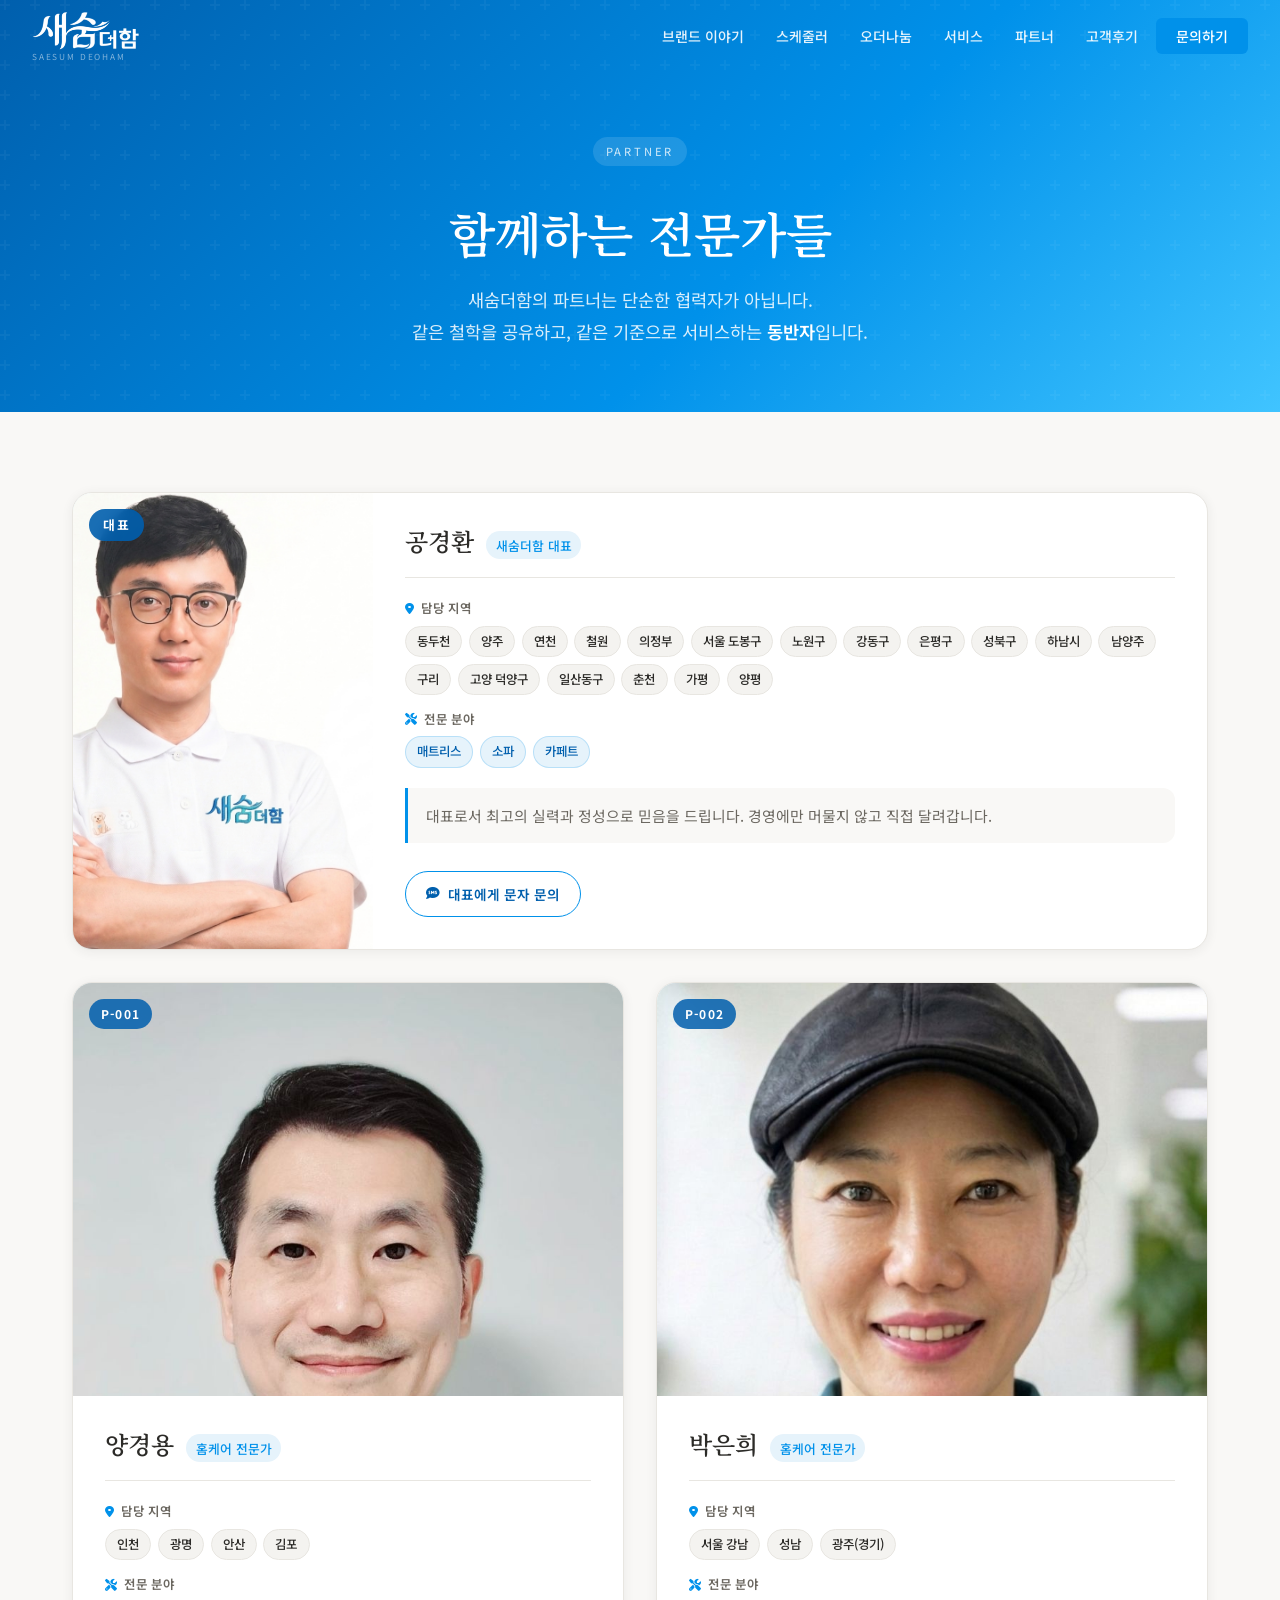
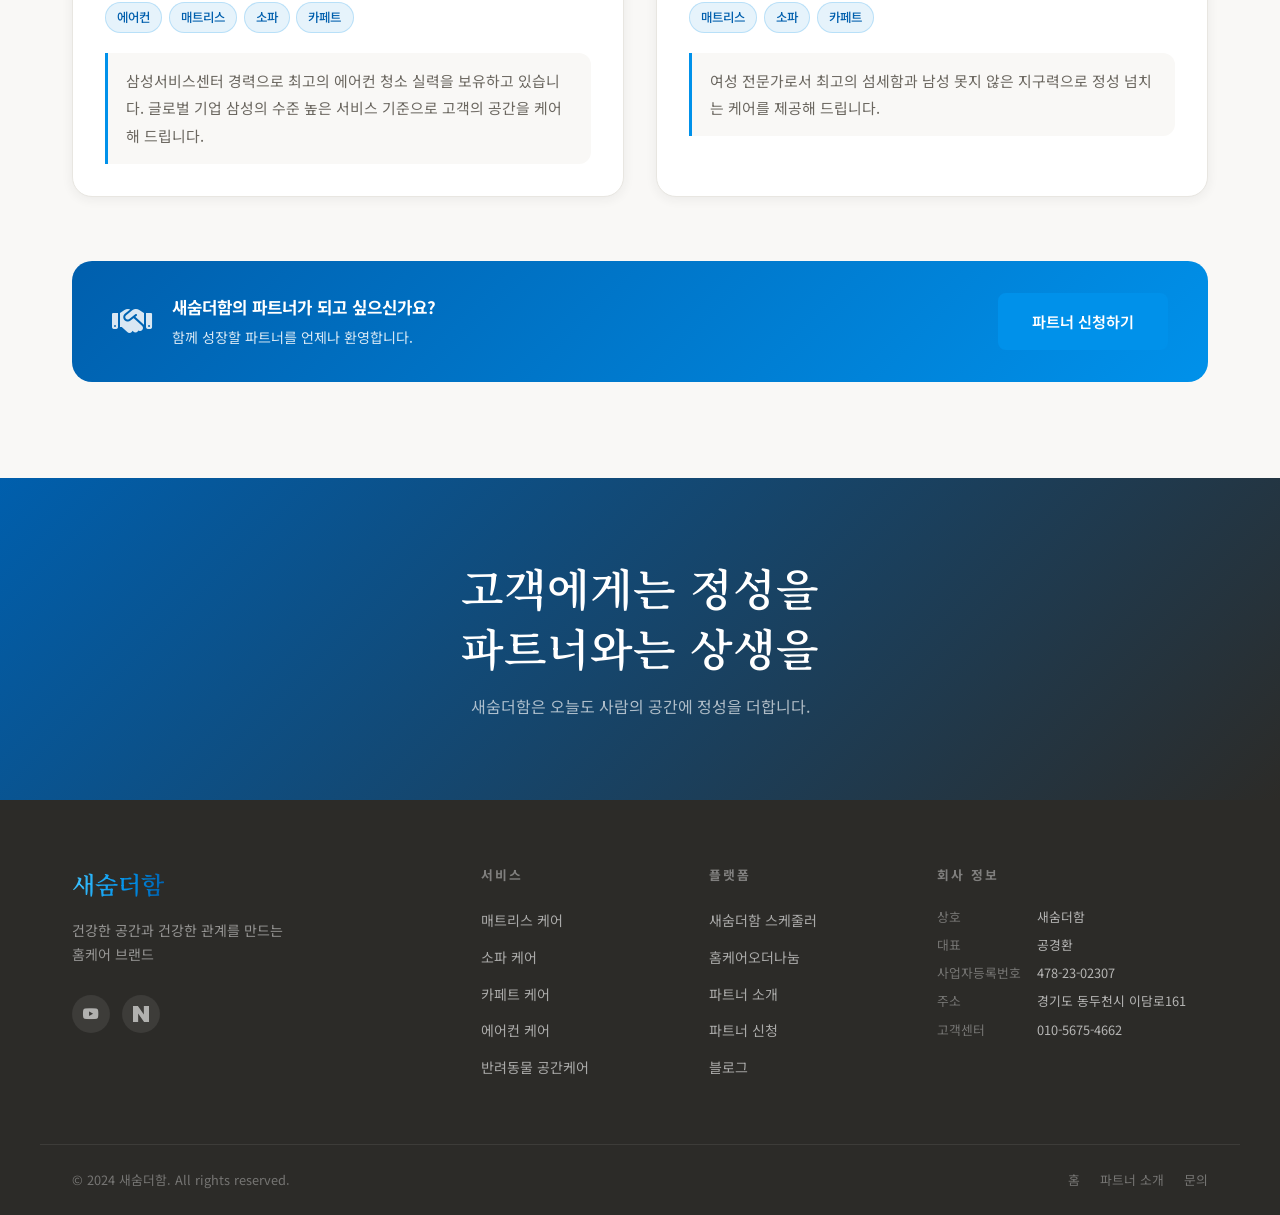
==== partners.html @ 4c3b8d7a "Add files via upload" ====
<!DOCTYPE html>
<html lang="ko">
<head>
  <meta charset="UTF-8" />
  <meta name="viewport" content="width=device-width, initial-scale=1.0, viewport-fit=cover" />
  <meta name="description" content="새숨더함 공식 파트너를 소개합니다. 검증된 전문가들이 담당 지역에서 최고의 홈케어 서비스를 제공합니다." />
  <meta property="og:title" content="파트너 소개 | 새숨더함" />
  <meta property="og:description" content="새숨더함과 함께하는 전문 홈케어 파트너를 만나보세요." />
  <meta property="og:type" content="website" />
  <title>파트너 소개 | 새숨더함</title>
  <link rel="preconnect" href="https://fonts.googleapis.com" />
  <link rel="preconnect" href="https://fonts.gstatic.com" crossorigin />
  <link href="https://fonts.googleapis.com/css2?family=Noto+Serif+KR:wght@300;400;500;600;700&family=Noto+Sans+KR:wght@300;400;500;600;700&display=swap" rel="stylesheet" />
  <link rel="stylesheet" href="https://cdn.jsdelivr.net/npm/@fortawesome/fontawesome-free@6.4.0/css/all.min.css" />
  <link rel="stylesheet" href="css/style.css" />
  <link rel="stylesheet" href="css/partners.css" />
</head>
<body class="partners-page">

  <!-- ========== NAVIGATION ========== -->
  <nav id="navbar" role="navigation" aria-label="메인 네비게이션" class="scrolled">
    <div class="nav-inner">
      <a href="index.html" class="nav-logo" aria-label="새숨더함 홈으로">
        <img src="images/logo-transparent.png" alt="새숨더함 로고" class="logo-img" />
        <span class="logo-sub">SAESUM DEOHAM</span>
      </a>
      <button class="nav-toggle" id="navToggle" aria-label="메뉴 열기" aria-expanded="false">
        <span></span><span></span><span></span>
      </button>
      <ul class="nav-links" id="navLinks">
        <li><a href="index.html#story01">브랜드 이야기</a></li>
        <li><a href="index.html#story04">스케줄러</a></li>
        <li><a href="index.html#story05">오더나눔</a></li>
        <li><a href="index.html#story07">서비스</a></li>
        <li><a href="index.html#story08">파트너</a></li>
        <li><a href="index.html#reviews">고객후기</a></li>
        <li><a href="index.html#contact" class="nav-cta">문의하기</a></li>
      </ul>
    </div>
  </nav>

  <!-- ========== PAGE HERO ========== -->
  <section class="partners-hero" aria-label="파트너 소개 헤더">
    <div class="partners-hero-inner">
      <span class="story-label story-label-light">Partner</span>
      <h1 class="partners-hero-title">함께하는 전문가들</h1>
      <p class="partners-hero-desc">
        새숨더함의 파트너는 단순한 협력자가 아닙니다.<br />
        같은 철학을 공유하고, 같은 기준으로 서비스하는 <strong>동반자</strong>입니다.
      </p>
    </div>
  </section>

  <!-- ========== PARTNERS LIST ========== -->
  <main class="partners-main" id="main-content">
    <div class="container">

      <!-- 파트너 카드 그리드 -->
      <div class="partners-grid">

        <!-- ── CEO 공경환 ── -->
        <article class="partner-card partner-card-ceo" id="partner-ceo" aria-label="새숨더함 대표 공경환">
          <div class="partner-card-inner">

            <!-- 프로필 사진 영역 -->
            <div class="partner-photo-wrap">
              <img
                src="images/partner-ceo-kong.jpg"
                alt="새숨더함 대표 공경환 프로필 사진"
                class="partner-photo"
                loading="lazy"
              />
              <div class="partner-badge partner-badge-ceo">
                <span class="partner-num">대표</span>
              </div>
            </div>

            <!-- 파트너 정보 -->
            <div class="partner-info">
              <div class="partner-name-wrap">
                <h2 class="partner-name">공경환</h2>
                <span class="partner-title partner-title-ceo">새숨더함 대표</span>
              </div>

              <dl class="partner-details">
                <div class="partner-detail-row">
                  <dt><i class="fa fa-map-marker-alt" aria-hidden="true"></i> 담당 지역</dt>
                  <dd>
                    <span class="partner-tag">동두천</span>
                    <span class="partner-tag">양주</span>
                    <span class="partner-tag">연천</span>
                    <span class="partner-tag">철원</span>
                    <span class="partner-tag">의정부</span>
                    <span class="partner-tag">서울 도봉구</span>
                    <span class="partner-tag">노원구</span>
                    <span class="partner-tag">강동구</span>
                    <span class="partner-tag">은평구</span>
                    <span class="partner-tag">성북구</span>
                    <span class="partner-tag">하남시</span>
                    <span class="partner-tag">남양주</span>
                    <span class="partner-tag">구리</span>
                    <span class="partner-tag">고양 덕양구</span>
                    <span class="partner-tag">일산동구</span>
                    <span class="partner-tag">춘천</span>
                    <span class="partner-tag">가평</span>
                    <span class="partner-tag">양평</span>
                  </dd>
                </div>
                <div class="partner-detail-row">
                  <dt><i class="fa fa-tools" aria-hidden="true"></i> 전문 분야</dt>
                  <dd>
                    <span class="partner-tag partner-tag-service">매트리스</span>
                    <span class="partner-tag partner-tag-service">소파</span>
                    <span class="partner-tag partner-tag-service">카페트</span>
                  </dd>
                </div>
              </dl>

              <p class="partner-bio">
                대표로서 최고의 실력과 정성으로 믿음을 드립니다.
                경영에만 머물지 않고 직접 달려갑니다.
              </p>

              <div class="partner-card-footer">
                <a href="sms:01056754662" class="btn-partner-contact btn-partner-contact-ceo" aria-label="대표에게 문자 메시지 보내기">
                  <i class="fa fa-sms" aria-hidden="true"></i>
                  대표에게 문자 문의
                </a>
              </div>
            </div>

          </div>
        </article>

        <!-- ── P-001 양경용 ── -->
        <article class="partner-card" id="partner-001" aria-label="파트너 양경용">
          <div class="partner-card-inner">

            <!-- 프로필 사진 영역 -->
            <div class="partner-photo-wrap">
              <img
                src="images/partner-001-yang.jpg"
                alt="파트너 양경용 프로필 사진"
                class="partner-photo"
                loading="lazy"
              />
              <div class="partner-badge">
                <span class="partner-num">P-001</span>
              </div>
            </div>

            <!-- 파트너 정보 -->
            <div class="partner-info">
              <div class="partner-name-wrap">
                <h2 class="partner-name">양경용</h2>
                <span class="partner-title">홈케어 전문가</span>
              </div>

              <dl class="partner-details">
                <div class="partner-detail-row">
                  <dt><i class="fa fa-map-marker-alt" aria-hidden="true"></i> 담당 지역</dt>
                  <dd>
                    <span class="partner-tag">인천</span>
                    <span class="partner-tag">광명</span>
                    <span class="partner-tag">안산</span>
                    <span class="partner-tag">김포</span>
                  </dd>
                </div>
                <div class="partner-detail-row">
                  <dt><i class="fa fa-tools" aria-hidden="true"></i> 전문 분야</dt>
                  <dd>
                    <span class="partner-tag partner-tag-service">에어컨</span>
                    <span class="partner-tag partner-tag-service">매트리스</span>
                    <span class="partner-tag partner-tag-service">소파</span>
                    <span class="partner-tag partner-tag-service">카페트</span>
                  </dd>
                </div>
              </dl>

              <p class="partner-bio">
                삼성서비스센터 경력으로 최고의 에어컨 청소 실력을 보유하고 있습니다.
                글로벌 기업 삼성의 수준 높은 서비스 기준으로 고객의 공간을 케어해 드립니다.
              </p>

            </div>

          </div>
        </article>

        <!-- ── P-002 박은희 ── -->
        <article class="partner-card" id="partner-002" aria-label="파트너 박은희">
          <div class="partner-card-inner">

            <!-- 프로필 사진 영역 -->
            <div class="partner-photo-wrap">
              <img
                src="images/partner-002-park.jpg"
                alt="파트너 박은희 프로필 사진"
                class="partner-photo"
                loading="lazy"
              />
              <div class="partner-badge">
                <span class="partner-num">P-002</span>
              </div>
            </div>

            <!-- 파트너 정보 -->
            <div class="partner-info">
              <div class="partner-name-wrap">
                <h2 class="partner-name">박은희</h2>
                <span class="partner-title">홈케어 전문가</span>
              </div>

              <dl class="partner-details">
                <div class="partner-detail-row">
                  <dt><i class="fa fa-map-marker-alt" aria-hidden="true"></i> 담당 지역</dt>
                  <dd>
                    <span class="partner-tag">서울 강남</span>
                    <span class="partner-tag">성남</span>
                    <span class="partner-tag">광주(경기)</span>
                  </dd>
                </div>
                <div class="partner-detail-row">
                  <dt><i class="fa fa-tools" aria-hidden="true"></i> 전문 분야</dt>
                  <dd>
                    <span class="partner-tag partner-tag-service">매트리스</span>
                    <span class="partner-tag partner-tag-service">소파</span>
                    <span class="partner-tag partner-tag-service">카페트</span>
                  </dd>
                </div>
              </dl>

              <p class="partner-bio">
                여성 전문가로서 최고의 섬세함과 남성 못지 않은 지구력으로
                정성 넘치는 케어를 제공해 드립니다.
              </p>

            </div>

          </div>
        </article>

      </div><!-- /.partners-grid -->

      <!-- 파트너 모집 배너 -->
      <div class="partner-recruit-banner">
        <div class="recruit-banner-text">
          <i class="fa fa-handshake" aria-hidden="true"></i>
          <div>
            <strong>새숨더함의 파트너가 되고 싶으신가요?</strong>
            <p>함께 성장할 파트너를 언제나 환영합니다.</p>
          </div>
        </div>
        <a href="index.html#story08" class="btn btn-primary">파트너 신청하기</a>
      </div>

    </div>
  </main>

  <!-- ========== FOOTER ========== -->
  <footer id="footer" role="contentinfo">
    <div class="footer-philosophy">
      <h2>고객에게는 정성을<br />파트너와는 상생을</h2>
      <p>새숨더함은 오늘도 사람의 공간에 정성을 더합니다.</p>
    </div>
    <div class="footer-main">
      <div class="footer-grid">
        <div class="footer-brand">
          <div class="footer-logo"><span class="footer-logo-brand">새숨더함</span></div>
          <p class="footer-tagline">건강한 공간과 건강한 관계를 만드는<br />홈케어 브랜드</p>
          <div class="footer-social">
            <a href="https://www.youtube.com/@saesum-plus" target="_blank" rel="noopener" aria-label="유튜브"><i class="fab fa-youtube"></i></a>
            <a href="https://blog.naver.com/saesum-plus" target="_blank" rel="noopener" aria-label="네이버 블로그">
              <svg xmlns="http://www.w3.org/2000/svg" viewBox="0 0 24 24" width="18" height="18" fill="currentColor" aria-hidden="true"><path d="M16.273 12.845 7.376 0H0v24h7.727V11.155L16.624 24H24V0h-7.727z"/></svg>
            </a>
          </div>
        </div>
        <nav class="footer-nav" aria-label="푸터 서비스 메뉴">
          <h3>서비스</h3>
          <ul>
            <li><a href="index.html#story07">매트리스 케어</a></li>
            <li><a href="index.html#story07">소파 케어</a></li>
            <li><a href="index.html#story07">카페트 케어</a></li>
            <li><a href="index.html#story07">에어컨 케어</a></li>
            <li><a href="index.html#story07">반려동물 공간케어</a></li>
          </ul>
        </nav>
        <nav class="footer-nav" aria-label="푸터 플랫폼 메뉴">
          <h3>플랫폼</h3>
          <ul>
            <li><a href="index.html#story04">새숨더함 스케줄러</a></li>
            <li><a href="index.html#story05">홈케어오더나눔</a></li>
            <li><a href="partners.html" class="active">파트너 소개</a></li>
            <li><a href="index.html#story08">파트너 신청</a></li>
            <li><a href="https://blog.naver.com/saesum-plus" target="_blank" rel="noopener">블로그</a></li>
          </ul>
        </nav>
        <address class="footer-info">
          <h3>회사 정보</h3>
          <dl>
            <dt>상호</dt><dd>새숨더함</dd>
            <dt>대표</dt><dd>공경환</dd>
            <dt>사업자등록번호</dt><dd>478-23-02307</dd>
            <dt>주소</dt><dd>경기도 동두천시 이담로161</dd>
            <dt>고객센터</dt><dd><a href="tel:010-5675-4662">010-5675-4662</a></dd>
          </dl>
        </address>
      </div>
    </div>
    <div class="footer-bottom">
      <p>© 2024 새숨더함. All rights reserved.</p>
      <nav aria-label="푸터 하단 메뉴">
        <a href="index.html">홈</a>
        <a href="partners.html">파트너 소개</a>
        <a href="index.html#contact">문의</a>
      </nav>
    </div>
  </footer>

  <script src="js/main.js"></script>
</body>
</html>
---- css/style.css ----
/* =====================================================
   새숨더함 — 메인 스타일시트
   Design: Minimal Premium | Colors: White, Charcoal + Brand Blue Accent
   컬러 전략: 차콜/오프화이트 기반 70% + 브랜드 블루 포인트 30%
   Logo Blue Gradient: #40C4FF → #0091EA → #0070C0
   ===================================================== */

/* ── 1. CSS 변수 ── */
:root {
  /* ─ 기반 뉴트럴 (유지) ─ */
  --white:       #ffffff;
  --off-white:   #f9f8f6;
  --light-gray:  #f4f3f0;
  --mid-gray:    #e8e6e1;
  --gray:        #b0aca3;
  --dark-gray:   #6b6760;
  --charcoal:    #2c2b28;

  /* ─ 브랜드 블루 (로고 색상에서 추출) ─ */
  --brand-blue:      #0091EA;   /* 로고 핵심 미디엄 블루  */
  --brand-blue-dark: #005FAD;   /* 차분한 딥 블루 (구 deep-green 역할) */
  --brand-blue-mid:  #0079C4;   /* 중간 포인트 (구 mid-green 역할) */
  --brand-blue-soft: #E6F3FB;   /* 아주 연한 블루 배경 (구 soft-green 역할) */
  --brand-cyan:      #40C4FF;   /* 로고 하이라이트 시안 */
  --accent:          #0091EA;   /* 전체 accent 통일 */

  /* ─ 레거시 호환 별칭 ─ */
  --deep-green:  var(--brand-blue-dark);
  --mid-green:   var(--brand-blue-mid);
  --soft-green:  var(--brand-blue-soft);
  --peach:       #e8c9a8;

  --font-serif:  'Noto Serif KR', Georgia, serif;
  --font-sans:   'Noto Sans KR', sans-serif;

  --nav-h:       72px;
  --radius:      12px;
  --radius-lg:   20px;
  --shadow-sm:   0 2px 12px rgba(44,43,40,.07);
  --shadow-md:   0 8px 32px rgba(44,43,40,.12);
  --shadow-lg:   0 20px 60px rgba(44,43,40,.16);
  --shadow-blue: 0 8px 28px rgba(0,145,234,.22);

  --transition:  0.4s cubic-bezier(0.25, 0.46, 0.45, 0.94);
}

/* ── 2. Reset & Base ── */
*, *::before, *::after { box-sizing: border-box; margin: 0; padding: 0; }

html {
  scroll-behavior: smooth;
  font-size: 16px;
  -webkit-text-size-adjust: 100%;
}

body {
  font-family: var(--font-sans);
  color: var(--charcoal);
  background: var(--white);
  line-height: 1.7;
  overflow-x: hidden;
}

img {
  display: block;
  max-width: 100%;
  height: auto;
  object-fit: cover;
}

a { color: inherit; text-decoration: none; }

ul, ol { list-style: none; }

address { font-style: normal; }

::selection { background: var(--brand-blue-soft); color: var(--brand-blue-dark); }

/* ── 3. Layout Helpers ── */
.container {
  max-width: 1200px;
  margin: 0 auto;
  padding: 0 2rem;
}

.bg-light  { background: var(--light-gray); }
.bg-dark   { background: linear-gradient(160deg, #1a1f2e 0%, var(--charcoal) 100%); }
.bg-dream  {
  background: linear-gradient(145deg, var(--brand-blue-dark) 0%, var(--charcoal) 100%);
  position: relative;
}

/* ── 4. NAVIGATION ── */
#navbar {
  position: fixed;
  top: 0; left: 0; right: 0;
  z-index: 1000;
  height: var(--nav-h);
  /* iOS 노치/상태바 safe area 대응 */
  padding-top: env(safe-area-inset-top, 0px);
  height: calc(var(--nav-h) + env(safe-area-inset-top, 0px));
  background: transparent;
  transition: background var(--transition), box-shadow var(--transition);
}

#navbar.scrolled {
  background: rgba(255,255,255,0.96);
  backdrop-filter: blur(12px);
  box-shadow: var(--shadow-sm);
}

.nav-inner {
  max-width: 1280px;
  margin: 0 auto;
  padding: 0 2rem;
  padding-top: env(safe-area-inset-top, 0px);
  height: 100%;
  display: flex;
  align-items: center;
  justify-content: space-between;
  gap: 2rem;
}

.nav-logo {
  display: flex;
  flex-direction: column;
  gap: 2px;
  line-height: 1;
  text-decoration: none;
}

/* ─ 브랜드 블루 그라디언트 텍스트 로고 ─ */
.logo-text-brand {
  font-family: var(--font-serif);
  font-size: 1.4rem;
  font-weight: 700;
  letter-spacing: -0.02em;
  background: linear-gradient(100deg, #40C4FF 0%, #0091EA 55%, #005FAD 100%);
  -webkit-background-clip: text;
  -webkit-text-fill-color: transparent;
  background-clip: text;
  transition: opacity var(--transition);
  white-space: nowrap;
}

/* 스크롤 전(어두운 배경): 더 밝게 */
#navbar:not(.scrolled) .logo-text-brand {
  background: linear-gradient(100deg, #ffffff 0%, #9ae4ff 55%, #40C4FF 100%);
  -webkit-background-clip: text;
  -webkit-text-fill-color: transparent;
  background-clip: text;
}

/* 로고 이미지 */
.logo-img {
  height: 38px;
  width: auto;
  display: block;
  object-fit: contain;
  transition: filter 0.3s ease;
}

/* 스크롤 후(흰 배경 navbar): 원본 파란색 로고 그대로 */
#navbar.scrolled .logo-img {
  filter: none;
}

/* 스크롤 전(히어로 위 투명/어두운 배경): 흰색으로 표시 */
#navbar:not(.scrolled) .logo-img {
  filter: brightness(0) invert(1);
}

.logo-mark {
  font-family: var(--font-serif);
  font-size: 1.3rem;
  font-weight: 600;
  color: var(--charcoal);
  letter-spacing: -0.02em;
  transition: color var(--transition);
}

#navbar:not(.scrolled) .logo-mark { color: var(--white); }

.logo-sub {
  font-size: 0.52rem;
  letter-spacing: 0.22em;
  color: var(--gray);
  font-weight: 400;
  transition: color var(--transition);
}

#navbar:not(.scrolled) .logo-sub { color: rgba(255,255,255,0.5); }

.nav-links {
  display: flex;
  align-items: center;
  gap: 0.25rem;
}

.nav-links li a {
  font-size: 0.875rem;
  font-weight: 500;
  padding: 0.5rem 0.875rem;
  border-radius: 6px;
  color: var(--charcoal);
  transition: color var(--transition), background var(--transition);
  white-space: nowrap;
}

#navbar:not(.scrolled) .nav-links li a { color: rgba(255,255,255,0.9); }

.nav-links li a:hover { color: var(--brand-blue); }
#navbar:not(.scrolled) .nav-links li a:hover { color: var(--white); background: rgba(255,255,255,0.15); }

.nav-cta {
  background: var(--brand-blue) !important;
  color: var(--white) !important;
  padding: 0.5rem 1.25rem !important;
  border-radius: 6px;
}

.nav-cta:hover { background: var(--brand-blue-mid) !important; }

.nav-toggle {
  display: none;
  flex-direction: column;
  gap: 5px;
  background: none;
  border: none;
  cursor: pointer;
  padding: 6px;
}

.nav-toggle span {
  display: block;
  width: 24px;
  height: 2px;
  background: var(--charcoal);
  transition: transform 0.3s, opacity 0.3s;
}

#navbar:not(.scrolled) .nav-toggle span { background: var(--white); }

/* ── 5. HERO ── */
.hero-section {
  position: relative;
  min-height: 100vh;
  display: flex;
  align-items: center;
  overflow: hidden;
}

.hero-bg {
  position: absolute;
  inset: 0;
  z-index: 0;
}

.hero-img {
  width: 100%;
  height: 100%;
  object-fit: cover;
  object-position: center;
}

.hero-overlay {
  position: absolute;
  inset: 0;
  background: linear-gradient(
    135deg,
    rgba(15, 18, 30, 0.68) 0%,
    rgba(0, 40, 80, 0.30) 50%,
    rgba(30, 30, 40, 0.58) 100%
  );
  z-index: 1;
}

.hero-content {
  position: relative;
  z-index: 2;
  width: 100%;
  max-width: 1280px;
  margin: 0 auto;
  padding: 0 2rem;
  padding-top: var(--nav-h);
}

.hero-text-wrap {
  max-width: 700px;
}

.hero-pre-label {
  font-size: 0.75rem;
  letter-spacing: 0.3em;
  color: rgba(255,255,255,0.7);
  margin-bottom: 1.5rem;
  text-transform: uppercase;
}

.hero-headline {
  font-family: var(--font-serif);
  font-size: clamp(2.8rem, 6vw, 5rem);
  font-weight: 600;
  color: var(--white);
  line-height: 1.15;
  letter-spacing: -0.03em;
  margin-bottom: 2rem;
}

.hero-poem {
  color: rgba(255,255,255,0.85);
  font-size: clamp(1rem, 2vw, 1.15rem);
  line-height: 2;
  margin-bottom: 2.5rem;
}

.hero-poem p { margin-bottom: 0.15rem; }

.poem-emphasis {
  font-family: var(--font-serif);
  font-size: clamp(1.2rem, 2.5vw, 1.4rem) !important;
  color: var(--white) !important;
  font-weight: 500;
  margin-top: 1rem !important;
}

.hero-slogan {
  margin-bottom: 2.5rem;
  padding-top: 2rem;
  border-top: 1px solid rgba(64,196,255,0.3);
}

.slogan-main {
  font-family: var(--font-serif);
  font-size: clamp(1rem, 2vw, 1.15rem);
  color: rgba(255,255,255,0.9);
  font-weight: 500;
  letter-spacing: 0.03em;
  margin-bottom: 0.5rem;
}

.slogan-sub {
  font-size: 0.9rem;
  color: rgba(255,255,255,0.65);
}

.hero-btns {
  display: flex;
  gap: 1rem;
  flex-wrap: wrap;
}

/* ── 6. Buttons ── */
.btn {
  display: inline-flex;
  align-items: center;
  gap: 0.5rem;
  padding: 0.875rem 2rem;
  border-radius: 8px;
  font-size: 0.95rem;
  font-weight: 600;
  cursor: pointer;
  transition: all var(--transition);
  border: 2px solid transparent;
  text-decoration: none;
  white-space: nowrap;
}

.btn-primary {
  background: var(--brand-blue);
  color: var(--white);
  border-color: var(--brand-blue);
}
.btn-primary:hover {
  background: var(--brand-blue-mid);
  border-color: var(--brand-blue-mid);
  transform: translateY(-2px);
  box-shadow: var(--shadow-blue);
}

.btn-outline {
  background: transparent;
  color: var(--white);
  border-color: rgba(255,255,255,0.6);
}
.btn-outline:hover {
  background: rgba(255,255,255,0.12);
  border-color: var(--white);
  transform: translateY(-2px);
}

.btn-primary-green {
  background: var(--brand-blue);
  color: var(--white);
  border-color: var(--brand-blue);
}
.btn-primary-green:hover {
  background: var(--brand-blue-mid);
  transform: translateY(-2px);
  box-shadow: var(--shadow-blue);
}

.btn-large { padding: 1.1rem 2.5rem; font-size: 1rem; }
.btn-full  { width: 100%; justify-content: center; }

/* ── 7. Scroll Indicator ── */
.scroll-indicator {
  position: absolute;
  bottom: 2.5rem;
  left: 50%;
  transform: translateX(-50%);
  display: flex;
  flex-direction: column;
  align-items: center;
  gap: 0.5rem;
  z-index: 2;
}

.scroll-line {
  display: block;
  width: 1px;
  height: 60px;
  background: rgba(255,255,255,0.4);
  position: relative;
  overflow: hidden;
}

.scroll-line::after {
  content: '';
  position: absolute;
  top: -100%;
  left: 0;
  width: 100%;
  height: 100%;
  background: rgba(255,255,255,0.9);
  animation: scrollDown 2s ease-in-out infinite;
}

@keyframes scrollDown {
  0%   { top: -100%; }
  100% { top: 100%; }
}

.scroll-text {
  font-size: 0.65rem;
  letter-spacing: 0.2em;
  color: rgba(255,255,255,0.55);
  text-transform: uppercase;
}

/* ── 8. Story Sections ── */
.story-section {
  padding: 8rem 0;
  overflow: hidden;
}

.story-label {
  display: inline-block;
  font-size: 0.7rem;
  letter-spacing: 0.25em;
  text-transform: uppercase;
  color: var(--brand-blue);
  background: var(--brand-blue-soft);
  padding: 0.3rem 0.8rem;
  border-radius: 20px;
  margin-bottom: 1.5rem;
}

.story-label-light {
  background: rgba(255,255,255,0.12);
  color: rgba(255,255,255,0.8);
}

.story-title {
  font-family: var(--font-serif);
  font-size: clamp(2rem, 4vw, 3rem);
  font-weight: 600;
  line-height: 1.25;
  letter-spacing: -0.025em;
  color: var(--charcoal);
  margin-bottom: 1.75rem;
}

.story-title-center {
  font-family: var(--font-serif);
  font-size: clamp(2rem, 4vw, 3rem);
  font-weight: 600;
  line-height: 1.25;
  letter-spacing: -0.025em;
  color: var(--charcoal);
  margin-bottom: 1rem;
  text-align: center;
}

.story-title-center.light { color: var(--white); }

.story-lead {
  font-size: 1.15rem;
  font-weight: 500;
  color: var(--charcoal);
  margin-bottom: 0.75rem;
}

.story-body {
  color: var(--dark-gray);
  font-size: 1rem;
  line-height: 1.9;
}

.story-body p { margin-bottom: 1rem; }
.story-body strong { color: var(--charcoal); font-weight: 600; }

.story-accent-line {
  width: 48px;
  height: 3px;
  background: linear-gradient(to right, var(--brand-blue), var(--brand-cyan));
  border-radius: 2px;
  margin-top: 2rem;
}

.story-desc-center {
  color: var(--dark-gray);
  font-size: 1.05rem;
  line-height: 1.85;
  text-align: center;
  max-width: 600px;
  margin: 0 auto 3.5rem;
}

.story-desc-center.light { color: rgba(255,255,255,0.75); }

.section-header-center { text-align: center; margin-bottom: 1rem; }

/* ── 9. Story Grid ── */
.story-grid {
  display: grid;
  grid-template-columns: 1fr 1fr;
  gap: 5rem;
  align-items: center;
  max-width: 1200px;
  margin: 0 auto;
  padding: 0 2rem;
}

.story-grid.reverse {
  direction: rtl;
}
.story-grid.reverse > * { direction: ltr; }

.img-frame {
  border-radius: var(--radius-lg);
  overflow: hidden;
  box-shadow: var(--shadow-lg);
  aspect-ratio: 4/5;
}

.img-frame img {
  width: 100%;
  height: 100%;
  object-fit: cover;
  transition: transform 0.7s ease;
}

.img-frame:hover img { transform: scale(1.04); }

.img-frame-green {
  outline: 4px solid var(--soft-green);
  outline-offset: 8px;
}

/* ── 10. Gallery ── */
.story-gallery {
  display: grid;
  grid-template-columns: repeat(3, 1fr);
  gap: 1.5rem;
  max-width: 1200px;
  margin: 0 auto;
  padding: 0 2rem;
}

.gallery-item {
  border-radius: var(--radius);
  overflow: hidden;
  box-shadow: var(--shadow-sm);
}

.gallery-item img {
  width: 100%;
  height: 280px;
  object-fit: cover;
  transition: transform 0.6s ease;
}

.gallery-item:hover img { transform: scale(1.05); }

.gallery-item-tall img { height: 360px; }

.gallery-item p {
  padding: 0.875rem 1rem;
  font-size: 0.85rem;
  font-weight: 500;
  color: var(--dark-gray);
  background: var(--white);
  text-align: center;
  letter-spacing: 0.02em;
}

/* ── 11. Partner Tags ── */
.partner-tags {
  display: flex;
  flex-wrap: wrap;
  gap: 0.5rem;
  margin-top: 1.75rem;
}

.tag {
  display: inline-block;
  padding: 0.4rem 1rem;
  background: var(--brand-blue-soft);
  color: var(--brand-blue-dark);
  border-radius: 20px;
  font-size: 0.8rem;
  font-weight: 600;
}

/* ── 12. Scheduler Mockup ── */
.scheduler-showcase {
  display: grid;
  grid-template-columns: 1.4fr 1fr;
  gap: 4rem;
  align-items: center;
  margin-top: 4rem;
}

.scheduler-mockup {
  background: #1a1a1a;
  border-radius: var(--radius-lg);
  overflow: hidden;
  box-shadow: var(--shadow-lg), 0 0 0 1px rgba(255,255,255,0.08);
}

.mockup-topbar {
  background: #2a2a2a;
  padding: 0.75rem 1rem;
  display: flex;
  align-items: center;
  gap: 0.4rem;
}

.dot {
  width: 10px; height: 10px;
  border-radius: 50%;
}
.dot-red    { background: #ff5f57; }
.dot-yellow { background: #ffbd2e; }
.dot-green  { background: #28ca41; }

.mockup-title {
  font-size: 0.75rem;
  color: rgba(255,255,255,0.5);
  margin-left: 0.5rem;
  letter-spacing: 0.05em;
}

.mockup-body {
  display: flex;
  height: 420px;
}

.mockup-sidebar {
  width: 140px;
  background: #141e2a;
  padding: 1.25rem 0.875rem;
  flex-shrink: 0;
}

.sidebar-logo {
  font-size: 0.75rem;
  color: rgba(255,255,255,0.8);
  font-weight: 600;
  margin-bottom: 1.5rem;
  padding-bottom: 0.875rem;
  border-bottom: 1px solid rgba(255,255,255,0.08);
}

.sidebar-menu {
  display: flex;
  flex-direction: column;
  gap: 0.25rem;
}

.sidebar-menu li {
  padding: 0.5rem 0.75rem;
  font-size: 0.72rem;
  color: rgba(255,255,255,0.55);
  border-radius: 6px;
  cursor: pointer;
  display: flex;
  align-items: center;
  gap: 0.5rem;
  transition: all 0.2s;
}

.sidebar-menu li.active {
  background: rgba(0,145,234,0.2);
  color: #40C4FF;
}

.sidebar-menu li:hover:not(.active) {
  background: rgba(255,255,255,0.05);
  color: rgba(255,255,255,0.8);
}

.mockup-main {
  flex: 1;
  background: #1f1f1f;
  padding: 1rem 1.25rem;
  overflow: hidden;
}

.mockup-header-bar {
  display: flex;
  justify-content: space-between;
  align-items: center;
  margin-bottom: 0.875rem;
}

.mockup-month {
  font-size: 0.8rem;
  font-weight: 600;
  color: rgba(255,255,255,0.85);
}

.mockup-actions {
  display: flex;
  gap: 0.25rem;
}

.mock-btn {
  font-size: 0.65rem;
  padding: 0.25rem 0.5rem;
  background: rgba(255,255,255,0.08);
  border: none;
  border-radius: 4px;
  color: rgba(255,255,255,0.5);
  cursor: pointer;
}

.mock-btn.active-btn {
  background: rgba(0,145,234,0.25);
  color: #40C4FF;
}

.mockup-calendar { margin-bottom: 1rem; }

.cal-days {
  display: grid;
  grid-template-columns: repeat(7, 1fr);
  gap: 0.25rem;
  margin-bottom: 0.4rem;
}

.cal-days span {
  font-size: 0.62rem;
  color: rgba(255,255,255,0.3);
  text-align: center;
  padding: 0.25rem;
}

.cal-grid {
  display: grid;
  grid-template-columns: repeat(7, 1fr);
  gap: 0.25rem;
}

.cal-cell {
  background: rgba(255,255,255,0.03);
  border-radius: 6px;
  padding: 0.35rem 0.3rem;
  min-height: 68px;
}

.today-cell { background: rgba(0,145,234,0.08); }

.cal-num {
  font-size: 0.65rem;
  color: rgba(255,255,255,0.4);
  display: block;
  margin-bottom: 0.2rem;
}

.today-num {
  color: #40C4FF;
  font-weight: 700;
}

.cal-event {
  font-size: 0.58rem;
  padding: 0.15rem 0.3rem;
  border-radius: 3px;
  margin-bottom: 0.15rem;
  line-height: 1.3;
  white-space: nowrap;
  overflow: hidden;
  text-overflow: ellipsis;
}

.event-green  { background: rgba(0,145,234,0.25);  color: #40C4FF; }
.event-blue   { background: rgba(0,95,173,0.25);    color: #64B5F6; }
.event-peach  { background: rgba(200,150,80,0.3);   color: #e0b87a; }
.event-purple { background: rgba(100,60,200,0.3);   color: #c098e8; }

.mockup-stats {
  display: grid;
  grid-template-columns: repeat(3, 1fr);
  gap: 0.5rem;
}

.stat-card {
  background: rgba(255,255,255,0.04);
  border-radius: 8px;
  padding: 0.6rem 0.5rem;
  text-align: center;
}

.stat-num {
  display: block;
  font-size: 1.1rem;
  font-weight: 700;
  color: #40C4FF;
  line-height: 1;
  margin-bottom: 0.25rem;
}

.stat-label {
  font-size: 0.6rem;
  color: rgba(255,255,255,0.4);
}

/* Scheduler Features */
.scheduler-features h3 {
  font-family: var(--font-serif);
  font-size: 1.75rem;
  color: var(--white);
  margin-bottom: 0.5rem;
}

.scheduler-features > p {
  color: rgba(255,255,255,0.55);
  font-size: 0.9rem;
  margin-bottom: 2rem;
}

.feature-list {
  display: flex;
  flex-direction: column;
  gap: 0.75rem;
  margin-bottom: 2.5rem;
}

.feature-list li {
  display: flex;
  align-items: flex-start;
  gap: 0.75rem;
  color: rgba(255,255,255,0.8);
  font-size: 0.9rem;
}

.feature-list li i {
  color: var(--brand-cyan);
  margin-top: 0.1rem;
  flex-shrink: 0;
}

/* ── 13. Coming Soon Card ── */
.coming-soon-card {
  background: linear-gradient(135deg, var(--charcoal) 0%, var(--brand-blue-dark) 100%);
  border-radius: var(--radius-lg);
  padding: 4rem 3rem;
  text-align: center;
  max-width: 680px;
  margin: 0 auto;
  position: relative;
  overflow: hidden;
  box-shadow: var(--shadow-lg);
}

.coming-soon-card::before {
  content: '';
  position: absolute;
  top: -80px; right: -80px;
  width: 280px; height: 280px;
  border-radius: 50%;
  background: rgba(74,138,106,0.12);
}

.cs-badge {
  display: inline-block;
  padding: 0.4rem 1.25rem;
  background: rgba(0,145,234,0.18);
  border: 1px solid rgba(0,145,234,0.45);
  color: #40C4FF;
  border-radius: 20px;
  font-size: 0.75rem;
  font-weight: 600;
  letter-spacing: 0.1em;
  text-transform: uppercase;
  margin-bottom: 1.5rem;
}

.cs-title {
  font-family: var(--font-serif);
  font-size: 2.25rem;
  color: var(--white);
  margin-bottom: 0.5rem;
}

.cs-subtitle {
  color: rgba(255,255,255,0.6);
  font-size: 0.95rem;
  margin-bottom: 2.5rem;
}

.cs-features {
  display: grid;
  grid-template-columns: repeat(4, 1fr);
  gap: 1.5rem;
  margin-bottom: 2.5rem;
}

.cs-feature {
  display: flex;
  flex-direction: column;
  align-items: center;
  gap: 0.5rem;
}

.cs-icon {
  width: 48px; height: 48px;
  background: rgba(0,145,234,0.12);
  border-radius: 12px;
  display: flex;
  align-items: center;
  justify-content: center;
  color: #40C4FF;
  font-size: 1.1rem;
}

.cs-feature span {
  font-size: 0.78rem;
  color: rgba(255,255,255,0.7);
  font-weight: 500;
}

.cs-progress {
  margin-bottom: 2rem;
}

.progress-bar {
  height: 6px;
  background: rgba(255,255,255,0.12);
  border-radius: 3px;
  overflow: hidden;
  margin-bottom: 0.5rem;
}

.progress-fill {
  height: 100%;
  background: linear-gradient(to right, var(--brand-blue), var(--brand-cyan));
  border-radius: 3px;
  width: 0;
  transition: width 1.5s cubic-bezier(0.25, 0.46, 0.45, 0.94);
}

.progress-label {
  font-size: 0.8rem;
  color: rgba(255,255,255,0.5);
}

/* ── 14. Dream Section ── */
.dream-bg-overlay {
  position: absolute;
  inset: 0;
  background: url("data:image/svg+xml,%3Csvg width='60' height='60' viewBox='0 0 60 60' xmlns='http://www.w3.org/2000/svg'%3E%3Cg fill='none' fill-rule='evenodd'%3E%3Cg fill='%23ffffff' fill-opacity='0.02'%3E%3Cpath d='M36 34v-4h-2v4h-4v2h4v4h2v-4h4v-2h-4zm0-30V0h-2v4h-4v2h4v4h2V6h4V4h-4zM6 34v-4H4v4H0v2h4v4h2v-4h4v-2H6zM6 4V0H4v4H0v2h4v4h2V6h4V4H6z'/%3E%3C/g%3E%3C/g%3E%3C/svg%3E");
}

.dream-content {
  position: relative;
  z-index: 1;
  max-width: 780px;
  margin: 0 auto;
  text-align: center;
  padding: 0 2rem;
}

.dream-title {
  font-family: var(--font-serif);
  font-size: clamp(2.2rem, 5vw, 3.5rem);
  color: var(--white);
  font-weight: 600;
  line-height: 1.2;
  margin-bottom: 2.5rem;
}

.dream-text {
  display: flex;
  flex-direction: column;
  gap: 1.25rem;
}

.dream-text p {
  font-size: 1.1rem;
  color: rgba(255,255,255,0.75);
  line-height: 1.85;
}

.dream-highlight {
  font-family: var(--font-serif);
  font-size: 1.35rem !important;
  color: var(--white) !important;
  font-weight: 500;
}

.dream-closing {
  font-style: italic;
  color: rgba(255,255,255,0.55) !important;
}

/* ── 15. Services Grid ── */
.services-grid {
  display: grid;
  grid-template-columns: repeat(3, 1fr);
  gap: 1.75rem;
  margin-bottom: 3.5rem;
}

.service-card {
  border-radius: var(--radius);
  overflow: hidden;
  background: var(--white);
  box-shadow: var(--shadow-sm);
  transition: transform var(--transition), box-shadow var(--transition);
  cursor: pointer;
}

.service-card:hover {
  transform: translateY(-6px);
  box-shadow: var(--shadow-md);
}

.service-img-wrap {
  position: relative;
  overflow: hidden;
  aspect-ratio: 4/3;
}

.service-img-wrap img {
  width: 100%;
  height: 100%;
  object-fit: cover;
  transition: transform 0.6s ease;
}

.service-card:hover .service-img-wrap img { transform: scale(1.06); }

.service-overlay {
  position: absolute;
  inset: 0;
  background: rgba(0,95,173,0.72);
  display: flex;
  align-items: center;
  justify-content: center;
  opacity: 0;
  transition: opacity var(--transition);
}

.service-overlay span {
  color: var(--white);
  font-weight: 600;
  font-size: 0.9rem;
  letter-spacing: 0.05em;
  display: flex;
  align-items: center;
  gap: 0.4rem;
}

/* 이미지 로드 실패 시 placeholder */
.service-img-wrap img {
  background: var(--brand-blue-soft);
}
.service-img-wrap img[src="images/story07-hood-filter.jpg"]:not([complete]) {
  min-height: 200px;
}

.service-card:hover .service-overlay { opacity: 1; }

.service-info {
  padding: 1.5rem;
}

.service-num {
  font-size: 0.7rem;
  font-weight: 700;
  color: var(--brand-blue);
  letter-spacing: 0.1em;
  display: block;
  margin-bottom: 0.5rem;
}

.service-info h3 {
  font-family: var(--font-serif);
  font-size: 1.1rem;
  font-weight: 600;
  color: var(--charcoal);
  margin-bottom: 0.4rem;
}

.service-info p {
  font-size: 0.85rem;
  color: var(--dark-gray);
  line-height: 1.6;
}

.section-cta {
  text-align: center;
}

/* ── 16. Partner Grid ── */
.partner-grid {
  display: grid;
  grid-template-columns: repeat(3, 1fr);
  gap: 2rem;
  margin-bottom: 3.5rem;
}

.partner-benefit {
  background: var(--white);
  border-radius: var(--radius);
  padding: 2rem 1.75rem;
  box-shadow: var(--shadow-sm);
  transition: transform var(--transition), box-shadow var(--transition);
}

.partner-benefit:hover {
  transform: translateY(-4px);
  box-shadow: 0 8px 32px rgba(0,145,234,.1);
}

.pb-icon {
  width: 52px; height: 52px;
  background: var(--brand-blue-soft);
  border-radius: 12px;
  display: flex;
  align-items: center;
  justify-content: center;
  color: var(--brand-blue-dark);
  font-size: 1.25rem;
  margin-bottom: 1.25rem;
}

.partner-benefit h4 {
  font-family: var(--font-serif);
  font-size: 1rem;
  font-weight: 600;
  color: var(--charcoal);
  margin-bottom: 0.6rem;
}

.partner-benefit p {
  font-size: 0.875rem;
  color: var(--dark-gray);
  line-height: 1.65;
}

/* ── 17. Reviews ── */
.reviews-grid {
  display: grid;
  grid-template-columns: repeat(2, 1fr);
  gap: 1.75rem;
  margin-bottom: 2rem;
}

/* 로딩 스피너 */
/* 플랫폼 안내 문구 영역 */
.reviews-footer {
  display: flex;
  align-items: center;
  justify-content: space-between;
  gap: 1.5rem;
  flex-wrap: wrap;
  margin-top: 2rem;
  padding: 1.5rem 2rem;
  background: var(--brand-blue-soft);
  border-radius: var(--radius);
  border-left: 4px solid var(--brand-blue);
}
.reviews-platform-note {
  display: flex;
  align-items: center;
  gap: 0.6rem;
  font-size: 0.92rem;
  color: var(--brand-blue-dark);
  font-weight: 500;
  line-height: 1.6;
  flex: 1;
}
.reviews-platform-note i {
  font-size: 1rem;
  flex-shrink: 0;
  color: var(--brand-blue);
}
.review-card {
  background: var(--white);
  border-radius: var(--radius);
  padding: 2rem;
  box-shadow: var(--shadow-sm);
  border: 1px solid var(--mid-gray);
  transition: transform var(--transition), box-shadow var(--transition);
}

.review-card:hover {
  transform: translateY(-4px);
  box-shadow: var(--shadow-md);
}

.review-featured {
  background: linear-gradient(135deg, var(--brand-blue-soft), var(--white));
  border-color: rgba(0,145,234,0.2);
}

.review-stars {
  color: #f5a623;
  font-size: 1rem;
  letter-spacing: 0.1em;
  margin-bottom: 1rem;
}

.review-text {
  font-size: 0.95rem;
  line-height: 1.8;
  color: var(--charcoal);
  margin-bottom: 1.5rem;
  font-style: italic;
}

.review-meta {
  display: flex;
  align-items: center;
  gap: 0.875rem;
  background: none;
  padding: 0.75rem 1rem;
  margin: 0 -1rem -1rem;
  border-radius: 0 0 var(--radius) var(--radius);
  background: #f4f6f8;
}

.reviewer-avatar {
  width: 40px; height: 40px;
  background: var(--brand-blue-soft);
  color: var(--brand-blue-dark);
  border: 1.5px solid rgba(0,145,234,0.25);
  border-radius: 50%;
  display: flex;
  align-items: center;
  justify-content: center;
  font-weight: 700;
  font-size: 0.9rem;
  flex-shrink: 0;
}

.reviewer-name {
  display: block;
  font-weight: 600;
  font-size: 0.875rem;
  color: var(--charcoal);
  font-style: normal;
  background: none;
}

.review-service,
.review-location,
.review-date {
  display: block;
  font-size: 0.775rem;
  color: var(--dark-gray);
  background: none;
}

.review-service { color: var(--brand-blue); }

/* 동적 후기 — 작성자 전체 정보 표시 */
.review-card-dynamic .reviewer-name {
  font-size: 0.82rem;
  font-weight: 600;
  color: var(--charcoal);
  word-break: keep-all;
  white-space: normal;
  line-height: 1.5;
  background: none;
}

.review-date {
  font-size: 0.75rem;
  color: var(--dark-gray);
  opacity: 0.8;
}

/* ── 동적 후기 카드 (구글 시트 연동) ── */
.reviews-loading-state {
  display: flex;
  flex-direction: column;
  align-items: center;
  justify-content: center;
  gap: 1rem;
  padding: 3.5rem 1rem;
  color: var(--dark-gray);
  font-size: 0.9rem;
}

.reviews-loading-state p { margin: 0; }

.reviews-loading-spinner {
  display: block;
  width: 36px;
  height: 36px;
  border: 3px solid var(--mid-gray);
  border-top-color: var(--brand-blue);
  border-radius: 50%;
  animation: reviews-spin 0.8s linear infinite;
}

@keyframes reviews-spin {
  to { transform: rotate(360deg); }
}

/* 동적 카드 — 기존 .review-card 스타일 상속 + 등장 애니메이션 */
.review-card-dynamic {
  animation: reviewFadeIn 0.4s ease both;
}

@keyframes reviewFadeIn {
  from { opacity: 0; transform: translateY(12px); }
  to   { opacity: 1; transform: translateY(0); }
}

.review-card-featured {
  background: linear-gradient(135deg, var(--brand-blue-soft), var(--white));
  border-color: rgba(0,145,234,0.2);
}

/* 카드가 많을 때 2열 그리드 */
#reviews-dynamic-grid {
  grid-template-columns: repeat(2, 1fr);
}

/* 모바일 — 1열로 강제 */
@media (max-width: 768px) {
  #reviews-dynamic-grid,
  #reviews-fallback {
    grid-template-columns: 1fr !important;
  }
}

/* 안내 문구 */
.reviews-guide-note {
  display: flex;
  align-items: flex-start;
  gap: 0.6rem;
  margin: 0 0 1.5rem;
  padding: 0.9rem 1.25rem;
  background: rgba(0,145,234,0.06);
  border: 1px dashed rgba(0,145,234,0.35);
  border-radius: var(--radius);
  font-size: 0.88rem;
  color: var(--brand-blue-dark);
  line-height: 1.6;
}

.reviews-guide-note i {
  margin-top: 2px;
  font-size: 0.85rem;
  color: var(--brand-blue);
  flex-shrink: 0;
  opacity: 0.7;
}

/* 더보기 버튼 */
.btn-reviews-more {
  display: inline-flex;
  align-items: center;
  gap: 0.5rem;
  padding: 0.75rem 2rem;
  background: var(--white);
  color: var(--brand-blue);
  border: 1.5px solid var(--brand-blue);
  border-radius: 50px;
  font-size: 0.9rem;
  font-weight: 600;
  cursor: pointer;
  transition: background var(--transition), color var(--transition);
}

.btn-reviews-more:hover {
  background: var(--brand-blue);
  color: var(--white);
}

.btn-reviews-more i {
  font-size: 0.8rem;
}

/* ── 구글 폼 후기 작성 섹션 ── */
.gform-section {
  margin-top: 3rem;
  border-radius: var(--radius);
  overflow: hidden;
  box-shadow: var(--shadow-md);
  border: 1px solid var(--mid-gray);
}

.gform-header {
  display: flex;
  align-items: center;
  justify-content: space-between;
  gap: 1rem;
  padding: 1.5rem 2rem;
  background: linear-gradient(135deg, var(--brand-blue), #0077c8);
  flex-wrap: wrap;
}

.gform-header-text {
  flex: 1;
}

.gform-title {
  font-size: 1.1rem;
  font-weight: 700;
  color: var(--white);
  margin: 0 0 0.3rem;
  display: flex;
  align-items: center;
  gap: 0.5rem;
}

.gform-title i {
  font-size: 1rem;
  opacity: 0.9;
}

.gform-desc {
  font-size: 0.875rem;
  color: rgba(255,255,255,0.85);
  margin: 0;
  line-height: 1.5;
}

.btn-review-newwin {
  display: inline-flex;
  align-items: center;
  gap: 0.45rem;
  padding: 0.6rem 1.25rem;
  background: rgba(255,255,255,0.15);
  color: var(--white);
  border: 1.5px solid rgba(255,255,255,0.5);
  border-radius: 50px;
  font-size: 0.85rem;
  font-weight: 600;
  text-decoration: none;
  transition: background var(--transition), border-color var(--transition);
  white-space: nowrap;
  flex-shrink: 0;
}

.btn-review-newwin:hover {
  background: rgba(255,255,255,0.28);
  border-color: rgba(255,255,255,0.9);
}

.btn-review-newwin i {
  font-size: 0.8rem;
}

.gform-iframe-wrap {
  background: #f9f9f9;
  display: flex;
  justify-content: center;
  padding: 0;
}

.gform-iframe-wrap iframe {
  display: block;
  width: 100%;
  max-width: 760px;
  height: 900px;
  border: none;
}

.gform-loading {
  display: flex;
  flex-direction: column;
  align-items: center;
  justify-content: center;
  gap: 1rem;
  padding: 3rem 1rem;
  color: var(--dark-gray);
  font-size: 0.9rem;
}

.gform-loading p {
  margin: 0;
}

.gform-loading-spinner {
  display: block;
  width: 36px;
  height: 36px;
  border: 3px solid var(--mid-gray);
  border-top-color: var(--brand-blue);
  border-radius: 50%;
  animation: gform-spin 0.8s linear infinite;
}

@keyframes gform-spin {
  to { transform: rotate(360deg); }
}

/* 반응형 */
@media (max-width: 600px) {
  .gform-header {
    padding: 1.25rem 1.25rem;
    flex-direction: column;
    align-items: flex-start;
  }
  .btn-review-newwin {
    width: 100%;
    justify-content: center;
  }
  .gform-iframe-wrap iframe {
    height: 1000px;
  }
}

/* ── 18. Blog ── */
.blog-grid {
  display: grid;
  grid-template-columns: repeat(3, 1fr);
  gap: 2rem;
}

.blog-card {
  background: var(--white);
  border-radius: var(--radius);
  overflow: hidden;
  box-shadow: var(--shadow-sm);
  transition: transform var(--transition), box-shadow var(--transition);
}

.blog-card:hover {
  transform: translateY(-6px);
  box-shadow: var(--shadow-md);
}

.blog-img-wrap {
  position: relative;
  overflow: hidden;
  aspect-ratio: 16/9;
}

.blog-img-wrap img {
  width: 100%;
  height: 100%;
  object-fit: cover;
  transition: transform 0.6s ease;
}

.blog-card:hover .blog-img-wrap img { transform: scale(1.06); }

.blog-category {
  position: absolute;
  top: 1rem;
  left: 1rem;
  background: var(--brand-blue);
  color: var(--white);
  font-size: 0.7rem;
  font-weight: 600;
  padding: 0.25rem 0.75rem;
  border-radius: 20px;
  letter-spacing: 0.03em;
}

.blog-content {
  padding: 1.5rem;
}

.blog-content time {
  font-size: 0.75rem;
  color: var(--gray);
  display: block;
  margin-bottom: 0.5rem;
}

.blog-content h3 {
  font-family: var(--font-serif);
  font-size: 1rem;
  font-weight: 600;
  color: var(--charcoal);
  margin-bottom: 0.6rem;
  line-height: 1.4;
}

.blog-content p {
  font-size: 0.85rem;
  color: var(--dark-gray);
  line-height: 1.65;
}

/* ── 19. Contact ── */
.contact-wrap {
  display: grid;
  grid-template-columns: 1fr 1.1fr;
  gap: 5rem;
  align-items: start;
}

.contact-info h2 {
  font-family: var(--font-serif);
  font-size: clamp(1.8rem, 3.5vw, 2.5rem);
  font-weight: 600;
  line-height: 1.25;
  color: var(--charcoal);
  margin-bottom: 1rem;
}

.contact-info > p {
  color: var(--dark-gray);
  font-size: 1rem;
  line-height: 1.75;
  margin-bottom: 2.5rem;
}

.contact-details {
  display: flex;
  flex-direction: column;
  gap: 1.25rem;
}

.contact-item {
  display: flex;
  align-items: center;
  gap: 1rem;
  padding: 1rem 1.25rem;
  background: var(--light-gray);
  border-radius: 10px;
}

.contact-item i {
  width: 36px;
  height: 36px;
  background: var(--brand-blue-soft);
  color: var(--brand-blue);
  border-radius: 8px;
  display: flex;
  align-items: center;
  justify-content: center;
  font-size: 0.9rem;
  flex-shrink: 0;
}

.contact-label {
  display: block;
  font-size: 0.75rem;
  color: var(--dark-gray);
  margin-bottom: 0.2rem;
}

.contact-value {
  font-size: 0.9rem;
  font-weight: 600;
  color: var(--charcoal);
  transition: color var(--transition);
}

.contact-value:hover { color: var(--brand-blue); }

/* Contact Form */
.contact-form {
  background: var(--white);
  border-radius: var(--radius-lg);
  padding: 2.5rem;
  box-shadow: var(--shadow-md);
  border: 1px solid var(--mid-gray);
}

/* 네이버 폼 iframe 래퍼 */
.naver-form-wrap {
  flex: 1;
  min-width: 0;
  background: var(--white);
  border-radius: var(--radius-lg);
  box-shadow: var(--shadow-md);
  border: 1px solid var(--mid-gray);
  overflow: hidden;
  display: flex;
  flex-direction: column;
}

.naver-form-wrap iframe {
  width: 100%;
  height: 620px;
  border: none;
  display: block;
}

.naver-form-fallback {
  text-align: center;
  font-size: 0.8rem;
  color: var(--dark-gray);
  padding: 0.75rem 1rem;
  background: var(--light-gray);
  border-top: 1px solid var(--mid-gray);
}

.naver-form-fallback a {
  color: var(--brand-blue);
  font-weight: 600;
  text-decoration: underline;
}

.form-group {
  margin-bottom: 1.25rem;
}

.form-group label {
  display: block;
  font-size: 0.875rem;
  font-weight: 600;
  color: var(--charcoal);
  margin-bottom: 0.5rem;
}

.form-group input,
.form-group select,
.form-group textarea {
  width: 100%;
  padding: 0.875rem 1rem;
  border: 1.5px solid var(--mid-gray);
  border-radius: 8px;
  font-size: 0.9rem;
  font-family: var(--font-sans);
  color: var(--charcoal);
  background: var(--white);
  transition: border-color var(--transition), box-shadow var(--transition);
  outline: none;
  appearance: none;
}

.form-group input:focus,
.form-group select:focus,
.form-group textarea:focus {
  border-color: var(--brand-blue);
  box-shadow: 0 0 0 3px rgba(0,145,234,0.1);
}

.form-group textarea { resize: vertical; min-height: 100px; }

#formMsg {
  margin-top: 1rem;
  font-size: 0.875rem;
  text-align: center;
  padding: 0.5rem;
  border-radius: 6px;
}

#formMsg.success {
  background: var(--brand-blue-soft);
  color: var(--brand-blue-dark);
}

#formMsg.error {
  background: #fdecea;
  color: #c62828;
}

/* ── 20. Footer ── */
footer {
  background: var(--charcoal);
}

.footer-philosophy {
  background: linear-gradient(135deg, var(--brand-blue-dark) 0%, var(--charcoal) 100%);
  padding: 5rem 2rem;
  text-align: center;
}

.footer-philosophy h2 {
  font-family: var(--font-serif);
  font-size: clamp(1.75rem, 4vw, 2.75rem);
  color: var(--white);
  font-weight: 600;
  line-height: 1.35;
  margin-bottom: 1rem;
}

.footer-philosophy p {
  color: rgba(255,255,255,0.65);
  font-size: 1rem;
}

.footer-main {
  padding: 4rem 2rem;
  max-width: 1200px;
  margin: 0 auto;
}

.footer-grid {
  display: grid;
  grid-template-columns: 2fr 1fr 1fr 1.5fr;
  gap: 3rem;
}

.footer-logo {
  font-family: var(--font-serif);
  font-size: 1.5rem;
  font-weight: 600;
  margin-bottom: 0.875rem;
}

.footer-logo-brand {
  background: linear-gradient(100deg, #40C4FF 0%, #0091EA 60%, #005FAD 100%);
  -webkit-background-clip: text;
  -webkit-text-fill-color: transparent;
  background-clip: text;
}

.footer-tagline {
  color: rgba(255,255,255,0.5);
  font-size: 0.875rem;
  line-height: 1.7;
  margin-bottom: 1.75rem;
}

.footer-social {
  display: flex;
  gap: 0.75rem;
}

.footer-social a {
  width: 38px; height: 38px;
  background: rgba(255,255,255,0.08);
  border-radius: 50%;
  display: flex;
  align-items: center;
  justify-content: center;
  color: rgba(255,255,255,0.6);
  font-size: 0.9rem;
  transition: all var(--transition);
}

.footer-social a:hover {
  background: var(--brand-blue);
  color: var(--white);
  transform: translateY(-2px);
}

/* 네이버 SVG 아이콘 크기 맞춤 */
.footer-social a svg {
  width: 16px;
  height: 16px;
  fill: currentColor;
  display: block;
}

.footer-nav h3,
.footer-info h3 {
  font-size: 0.8rem;
  font-weight: 700;
  color: rgba(255,255,255,0.4);
  letter-spacing: 0.15em;
  text-transform: uppercase;
  margin-bottom: 1.25rem;
}

.footer-nav ul {
  display: flex;
  flex-direction: column;
  gap: 0.6rem;
}

.footer-nav a {
  font-size: 0.875rem;
  color: rgba(255,255,255,0.6);
  transition: color var(--transition);
}

.footer-nav a:hover { color: var(--white); }

.footer-info dl {
  display: grid;
  grid-template-columns: auto 1fr;
  gap: 0.4rem 1rem;
  font-size: 0.8rem;
}

.footer-info dt {
  color: rgba(255,255,255,0.35);
}

.footer-info dd {
  color: rgba(255,255,255,0.65);
}

.footer-info a { transition: color var(--transition); }
.footer-info a:hover { color: var(--white); }

.footer-bottom {
  border-top: 1px solid rgba(255,255,255,0.08);
  padding: 1.5rem 2rem;
  max-width: 1200px;
  margin: 0 auto;
  display: flex;
  justify-content: space-between;
  align-items: center;
  font-size: 0.8rem;
  color: rgba(255,255,255,0.35);
}

.footer-bottom nav {
  display: flex;
  gap: 1.25rem;
}

.footer-bottom a {
  transition: color var(--transition);
}

.footer-bottom a:hover { color: rgba(255,255,255,0.7); }

/* ── 21. Back to Top ── */
.back-to-top {
  position: fixed;
  bottom: 2rem;
  right: 2rem;
  width: 44px; height: 44px;
  background: var(--brand-blue);
  color: var(--white);
  border: none;
  border-radius: 50%;
  display: flex;
  align-items: center;
  justify-content: center;
  cursor: pointer;
  box-shadow: var(--shadow-blue);
  opacity: 0;
  transform: translateY(10px);
  transition: all var(--transition);
  z-index: 500;
  font-size: 0.85rem;
}

.back-to-top.visible {
  opacity: 1;
  transform: translateY(0);
}

.back-to-top:hover {
  background: var(--brand-blue-mid);
  transform: translateY(-3px);
}

/* ── 22. Reveal Animations ── */
.reveal-up,
.reveal-left,
.reveal-right {
  opacity: 0;
  transition: opacity 0.8s ease, transform 0.8s ease;
}

.reveal-up    { transform: translateY(40px); }
.reveal-left  { transform: translateX(-40px); }
.reveal-right { transform: translateX(40px); }

.reveal-up.visible,
.reveal-left.visible,
.reveal-right.visible {
  opacity: 1;
  transform: translate(0);
}

/* Hero fade-up */
.fade-up {
  opacity: 0;
  transform: translateY(25px);
  animation: fadeUp 0.9s ease forwards;
}

@keyframes fadeUp {
  to { opacity: 1; transform: translateY(0); }
}

.delay-1 { animation-delay: 0.3s; }
.delay-2 { animation-delay: 0.6s; }
.delay-3 { animation-delay: 0.9s; }
.delay-4 { animation-delay: 1.2s; }
.delay-5 { animation-delay: 1.5s; }

/* ── 23. RESPONSIVE ── */
@media (max-width: 1024px) {
  .story-grid { grid-template-columns: 1fr; gap: 3rem; }
  .story-grid.reverse { direction: ltr; }
  .story-grid .img-frame { aspect-ratio: 16/9; max-width: 600px; margin: 0 auto; }

  .scheduler-showcase { grid-template-columns: 1fr; gap: 2.5rem; }
  .story-04 .scheduler-features h3 { color: var(--white); }
  .story-04 .scheduler-features > p { color: rgba(255,255,255,0.75); }
  .story-04 .feature-list li { color: rgba(255,255,255,0.85); }
  .story-04 .scheduler-features { padding: 0 1rem; }

  .services-grid { grid-template-columns: repeat(2, 1fr); }
  .partner-grid  { grid-template-columns: repeat(2, 1fr); }
  .blog-grid     { grid-template-columns: repeat(2, 1fr); }
  .footer-grid   { grid-template-columns: 1fr 1fr; gap: 2.5rem; }
  .reviews-grid,
  #reviews-dynamic-grid,
  #reviews-fallback { grid-template-columns: 1fr; }
  .contact-wrap  { grid-template-columns: 1fr; gap: 3rem; }

  .cs-features { grid-template-columns: repeat(2, 1fr); }
}

@media (max-width: 768px) {
  :root { --nav-h: 64px; }

  /* 모바일 navbar 좌우 여백 축소 */
  .nav-inner {
    padding: 0 1rem;
    gap: 0.5rem;
  }

  /* 모바일 로고 이미지 크기 조정 */
  .logo-img {
    height: 28px;
    max-width: 110px;
    object-fit: contain;
    object-position: left center;
  }

  /* 모바일 로고 서브텍스트 */
  .logo-sub {
    font-size: 0.45rem;
    letter-spacing: 0.18em;
  }

  .nav-links {
    position: fixed;
    top: var(--nav-h);
    left: 0; right: 0;
    background: rgba(255,255,255,0.97);
    backdrop-filter: blur(12px);
    flex-direction: column;
    align-items: stretch;
    padding: 1rem 1.5rem 2rem;
    gap: 0.25rem;
    transform: translateY(-110%);
    transition: transform 0.4s ease;
    box-shadow: var(--shadow-md);
    z-index: 999;
  }

  .nav-links.open { transform: translateY(0); }

  .nav-links li a {
    color: var(--charcoal) !important;
    padding: 0.875rem 1rem;
    font-size: 1rem;
    display: block;
    border-bottom: 1px solid var(--mid-gray);
  }

  .nav-cta { text-align: center; margin-top: 0.5rem; }

  .nav-toggle { display: flex; }

  .story-section { padding: 5rem 0; }

  .story-gallery { grid-template-columns: 1fr; }
  .gallery-item img { height: 220px; }
  .gallery-item-tall img { height: 260px; }

  .services-grid { grid-template-columns: 1fr; }
  .partner-grid  { grid-template-columns: 1fr; }
  .blog-grid     { grid-template-columns: 1fr; }
  .footer-grid   { grid-template-columns: 1fr; gap: 2rem; }
  .cs-features   { grid-template-columns: repeat(2, 1fr); }

  .hero-headline { font-size: 2.5rem; }
  .coming-soon-card { padding: 2.5rem 1.75rem; }
  .contact-form  { padding: 1.75rem; }
  .naver-form-wrap iframe { height: 520px; }

  .footer-bottom {
    flex-direction: column;
    gap: 0.75rem;
    text-align: center;
  }

  .mockup-body { height: 350px; }
  .mockup-sidebar { width: 110px; }
}

@media (max-width: 480px) {
  .hero-btns { flex-direction: column; }
  .btn { width: 100%; justify-content: center; }
  .btn-outline { order: 2; }

  .story-grid { padding: 0 1.25rem; }
  .container  { padding: 0 1.25rem; }

  .cs-features { grid-template-columns: repeat(2, 1fr); gap: 1rem; }
  .mockup-sidebar { display: none; }
  .partner-tags  { gap: 0.4rem; }
}

/* ═══════════════════════════════════════
   가격표 팝업 모달
═══════════════════════════════════════ */

/* 가격표 버튼 */
.btn-price {
  background: transparent;
  border: 2px solid var(--brand-blue);
  color: var(--brand-blue);
  cursor: pointer;
  font-family: var(--font-sans);
  font-weight: 600;
  letter-spacing: 0.02em;
  transition: all var(--transition);
  display: inline-flex;
  align-items: center;
  gap: 0.5rem;
}
.btn-price:hover {
  background: var(--brand-blue);
  color: var(--white);
  transform: translateY(-2px);
  box-shadow: var(--shadow-blue);
}

/* section-cta 버튼 두 개 나란히 */
.section-cta {
  display: flex;
  gap: 1rem;
  justify-content: center;
  align-items: center;
  flex-wrap: wrap;
}

/* 모달 오버레이 */
.price-modal {
  position: fixed;
  inset: 0;
  z-index: 9999;
  display: flex;
  align-items: center;
  justify-content: center;
  padding: 1.5rem;
}
.price-modal[hidden] { display: none; }

.price-modal-backdrop {
  position: absolute;
  inset: 0;
  background: rgba(10, 14, 26, 0.72);
  backdrop-filter: blur(4px);
  -webkit-backdrop-filter: blur(4px);
}

/* 모달 박스 */
.price-modal-box {
  position: relative;
  background: var(--white);
  border-radius: 20px;
  width: 100%;
  max-width: 860px;
  max-height: 88vh;
  overflow: hidden;
  display: flex;
  flex-direction: column;
  box-shadow: 0 24px 64px rgba(0,0,0,0.28);
  animation: modalSlideUp 0.32s cubic-bezier(0.34,1.56,0.64,1);
}

@keyframes modalSlideUp {
  from { opacity: 0; transform: translateY(40px) scale(0.97); }
  to   { opacity: 1; transform: translateY(0)   scale(1); }
}

/* 모달 헤더 */
.price-modal-header {
  display: flex;
  align-items: center;
  justify-content: space-between;
  padding: 1.5rem 2rem;
  border-bottom: 1px solid var(--mid-gray);
  background: linear-gradient(135deg, var(--brand-blue-dark) 0%, var(--brand-blue) 100%);
  border-radius: 20px 20px 0 0;
  flex-shrink: 0;
}
.price-modal-header h2 {
  color: var(--white);
  font-family: var(--font-serif);
  font-size: 1.3rem;
  font-weight: 600;
  display: flex;
  align-items: center;
  gap: 0.6rem;
  margin: 0;
}
.price-modal-close {
  background: rgba(255,255,255,0.2);
  border: none;
  color: var(--white);
  width: 36px; height: 36px;
  border-radius: 50%;
  font-size: 1.4rem;
  line-height: 1;
  cursor: pointer;
  display: flex;
  align-items: center;
  justify-content: center;
  transition: background var(--transition);
  flex-shrink: 0;
}
.price-modal-close:hover { background: rgba(255,255,255,0.35); }

/* 모달 바디 (스크롤) */
.price-modal-body {
  overflow-y: auto;
  padding: 2rem;
  display: flex;
  flex-direction: column;
  gap: 2.5rem;
}
.price-modal-body::-webkit-scrollbar { width: 6px; }
.price-modal-body::-webkit-scrollbar-thumb { background: var(--mid-gray); border-radius: 3px; }

/* 전체 주의사항 */
.price-note {
  background: var(--brand-blue-soft);
  border-left: 3px solid var(--brand-blue);
  border-radius: 6px;
  padding: 0.7rem 1rem;
  font-size: 0.82rem;
  color: var(--brand-blue-dark);
  font-weight: 500;
  margin: 0;
}

/* 서비스 섹션 */
.price-section { display: flex; flex-direction: column; gap: 0.75rem; }

.price-section-title {
  font-family: var(--font-serif);
  font-size: 1.1rem;
  font-weight: 700;
  color: var(--charcoal);
  display: flex;
  align-items: center;
  gap: 0.5rem;
  padding-bottom: 0.5rem;
  border-bottom: 2px solid var(--brand-blue-soft);
  margin: 0;
}
.price-icon { font-size: 1.1rem; }

.price-section-note {
  font-size: 0.8rem;
  color: var(--brand-blue-dark);
  background: var(--brand-blue-soft);
  border-radius: 5px;
  padding: 0.4rem 0.75rem;
  margin: 0;
  font-weight: 500;
}

.price-sub-note {
  font-size: 0.78rem;
  color: var(--dark-gray);
  margin: 0;
  padding: 0 0.25rem;
}

/* 테이블 래퍼 (가로 스크롤) */
.price-table-wrap {
  overflow-x: auto;
  border-radius: 10px;
  border: 1px solid var(--mid-gray);
}

/* 가격 테이블 */
.price-table {
  width: 100%;
  border-collapse: collapse;
  font-size: 0.85rem;
  min-width: 480px;
}
.price-table th {
  background: linear-gradient(135deg, var(--brand-blue-dark) 0%, var(--brand-blue) 100%);
  color: var(--white);
  font-weight: 600;
  padding: 0.7rem 1rem;
  text-align: center;
  white-space: nowrap;
}
.price-table th:first-child { text-align: left; }
.price-table td {
  padding: 0.65rem 1rem;
  color: var(--charcoal);
  text-align: center;
  border-bottom: 1px solid var(--mid-gray);
  white-space: nowrap;
}
.price-table td:first-child {
  text-align: left;
  font-weight: 500;
  color: var(--dark-gray);
}
.price-table td small {
  display: block;
  font-size: 0.72rem;
  color: var(--gray);
  font-weight: 400;
  margin-top: 2px;
}
.price-table tr:last-child td { border-bottom: none; }
.row-alt { background: var(--brand-blue-soft); }

/* 추가옵션 테이블 */
.price-table-addon {
  min-width: 300px;
  border: 1px solid var(--mid-gray);
  border-radius: 10px;
  overflow: hidden;
}
.price-table-addon thead th {
  background: var(--charcoal);
  font-size: 0.8rem;
  padding: 0.55rem 1rem;
}
.price-table-addon td:last-child {
  text-align: right;
  font-weight: 600;
  color: var(--brand-blue-dark);
}

/* 에어컨 문의 박스 */
.price-inquiry-box {
  display: flex;
  align-items: center;
  gap: 1.25rem;
  background: var(--light-gray);
  border-radius: 12px;
  padding: 1.25rem 1.5rem;
  border: 1px solid var(--mid-gray);
}
.price-inquiry-box i {
  font-size: 1.8rem;
  color: var(--brand-blue);
  flex-shrink: 0;
}
.price-inquiry-box p {
  margin: 0 0 0.4rem;
  font-size: 0.85rem;
  color: var(--dark-gray);
}
.price-inquiry-link {
  font-weight: 700;
  font-size: 1rem;
  color: var(--brand-blue-dark);
  text-decoration: none;
  display: inline-flex;
  align-items: center;
  gap: 0.3rem;
}
.price-inquiry-link:hover { text-decoration: underline; }

/* 모달 푸터 */
.price-modal-footer {
  text-align: center;
  padding-top: 0.5rem;
  border-top: 1px solid var(--mid-gray);
  padding-bottom: 0.25rem;
}

/* 반응형 */
@media (max-width: 600px) {
  .price-modal-box { border-radius: 16px; }
  .price-modal-header { padding: 1.2rem 1.25rem; }
  .price-modal-body  { padding: 1.25rem; gap: 2rem; }
  .price-modal-header h2 { font-size: 1.05rem; }
  .price-table { font-size: 0.78rem; }
  .price-table th, .price-table td { padding: 0.55rem 0.65rem; }
}

/* ══════════════════════════════════════
   채널톡 문의 버튼 (contact 섹션)
══════════════════════════════════════ */
.btn-channeltalk {
  display: inline-flex;
  align-items: center;
  gap: 0.6rem;
  margin-top: 1.5rem;
  padding: 0.85rem 1.6rem;
  background: linear-gradient(135deg, #FF6B35 0%, #FF4500 100%);
  color: #fff;
  font-family: var(--font-sans);
  font-size: 0.95rem;
  font-weight: 700;
  border: none;
  border-radius: 50px;
  cursor: pointer;
  letter-spacing: 0.02em;
  box-shadow: 0 4px 18px rgba(255, 107, 53, 0.35);
  transition: all var(--transition);
}
.btn-channeltalk svg {
  width: 20px;
  height: 20px;
  flex-shrink: 0;
}
.btn-channeltalk:hover {
  transform: translateY(-2px);
  box-shadow: 0 8px 28px rgba(255, 107, 53, 0.45);
  background: linear-gradient(135deg, #FF7A45 0%, #FF5500 100%);
}
.btn-channeltalk:active {
  transform: translateY(0);
  box-shadow: 0 3px 12px rgba(255, 107, 53, 0.3);
}

/* ══════════════════════════════════════
   대표 인사 팝업 (탭: 손편지 + CM송 — 좌측 하단 고정)
══════════════════════════════════════ */

/* 전체 오버레이 없음 — 좌측 하단 고정 */
.ceo-modal {
  position: fixed;
  bottom: 1.5rem;
  left: 1.5rem;
  z-index: 10000;
  width: 35vw;        /* 화면 너비의 35% */
  min-width: 340px;   /* 최소 340px 보장 */
  max-width: 520px;   /* 너무 넓어지지 않게 */
  pointer-events: none;
}
.ceo-modal[hidden] { display: none; }

/* 실제 팝업 박스 */
.ceo-modal-box {
  pointer-events: all;
  position: relative;
  background: #faf9f7;
  border-radius: 16px;
  width: 100%;
  height: 75vh;       /* 화면 세로의 75% 고정 */
  overflow: hidden;
  display: flex;
  flex-direction: column;
  box-shadow: 0 12px 48px rgba(0,0,0,0.28), 0 2px 8px rgba(0,0,0,0.12);
  animation: ceoSlideUp 0.42s cubic-bezier(0.34,1.56,0.64,1);
}
@keyframes ceoSlideUp {
  from { opacity: 0; transform: translateY(40px) scale(0.95); }
  to   { opacity: 1; transform: translateY(0)   scale(1); }
}

/* 닫기 버튼 */
.ceo-modal-close {
  position: absolute;
  top: 0.6rem;
  right: 0.6rem;
  z-index: 30;
  width: 28px; height: 28px;
  border-radius: 50%;
  border: none;
  background: rgba(0,0,0,0.22);
  color: #fff;
  font-size: 1.1rem;
  line-height: 1;
  cursor: pointer;
  display: flex;
  align-items: center;
  justify-content: center;
  transition: background var(--transition);
}
.ceo-modal-close:hover { background: rgba(0,0,0,0.42); }

/* ── 탭 헤더 ── */
.ceo-tabs {
  display: flex;
  flex-shrink: 0;
  background: #f0ede8;
  border-bottom: 2px solid #e0ddd7;
  padding: 0 0.5rem;
  gap: 0;
}

.ceo-tab {
  flex: 1;
  padding: 0.6rem 0.5rem;
  border: none;
  background: transparent;
  font-family: var(--font-sans);
  font-size: 0.82rem;
  font-weight: 600;
  color: var(--gray);
  cursor: pointer;
  border-bottom: 2px solid transparent;
  margin-bottom: -2px;
  transition: color 0.2s, border-color 0.2s, background 0.2s;
  display: flex;
  align-items: center;
  justify-content: center;
  gap: 0.3rem;
  white-space: nowrap;
}
.ceo-tab:hover {
  color: var(--charcoal);
  background: rgba(0,0,0,0.04);
}
.ceo-tab.active {
  color: var(--brand-blue);
  border-bottom-color: var(--brand-blue);
  background: transparent;
}

/* CM송 탭 YouTube 아이콘 */
.ceo-tab-yt-icon {
  width: 17px;
  height: 17px;
  flex-shrink: 0;
  color: #FF0000;          /* 기본: YouTube 빨강 */
  transition: color 0.2s;
}
/* 탭이 비활성일 때: 약간 연하게 */
.ceo-tab:not(.active) .ceo-tab-yt-icon {
  color: rgba(255, 0, 0, 0.55);
}
/* 탭 활성/호버 시: 선명한 빨강 */
.ceo-tab.active .ceo-tab-yt-icon,
.ceo-tab:hover .ceo-tab-yt-icon {
  color: #FF0000;
}

/* ── 탭 패널 ── */
.ceo-tab-panel {
  flex: 1;
  min-height: 0;
  overflow: hidden;
  display: flex;
  flex-direction: column;
}
.ceo-tab-panel[hidden] { display: none; }

/* 손편지 패널 — 카드 영역 (스크롤 가능) */
.ceo-card {
  position: relative;
  flex: 1;
  overflow-y: auto;
  min-height: 0;
}
.ceo-card::-webkit-scrollbar { width: 3px; }
.ceo-card::-webkit-scrollbar-thumb { background: #ccc; border-radius: 2px; }

/* 프로필 워터마크 배경 */
.ceo-card-watermark {
  position: absolute;
  inset: 0;
  z-index: 1;
  overflow: hidden;
}
.ceo-card-watermark img {
  width: 100%;
  height: 100%;
  object-fit: cover;
  object-position: center top;
  opacity: 0.08;
  filter: grayscale(40%);
  display: block;
}

/* 손편지 이미지 */
.ceo-card-letter {
  position: relative;
  z-index: 2;
  display: block;
  width: 100%;
  height: auto;
  mix-blend-mode: multiply;
}

/* ── CM송 패널 ── */
.ceo-cm-wrap {
  flex: 1;
  overflow-y: auto;
  min-height: 0;
  display: flex;
  align-items: center;
  justify-content: center;
  background: linear-gradient(160deg, #1a1f2e 0%, #0f1520 100%);
}
.ceo-cm-inner {
  display: flex;
  flex-direction: column;
  align-items: center;
  gap: 0.9rem;
  padding: 1.2rem 1rem 1rem;
  width: 100%;
}

.ceo-cm-label {
  font-size: 1rem;
  font-weight: 700;
  color: #fff;
  letter-spacing: 0.03em;
  text-align: center;
}
.ceo-cm-desc {
  font-size: 0.8rem;
  color: rgba(255,255,255,0.6);
  text-align: center;
  margin: 0;
}

/* YouTube 영상 래퍼 — Shorts 9:16 비율 */
.ceo-cm-video-wrap {
  width: 100%;
  max-width: 240px;
  aspect-ratio: 9 / 16;
  border-radius: 12px;
  overflow: hidden;
  box-shadow: 0 8px 32px rgba(0,0,0,0.5);
  background: #000;
  flex-shrink: 0;
}
.ceo-cm-video-wrap iframe {
  width: 100%;
  height: 100%;
  border: none;
  display: block;
}

/* iframe 오류 fallback */
.ceo-cm-fallback {
  width: 100%;
  max-width: 240px;
  background: rgba(255,255,255,0.08);
  border: 1px solid rgba(255,255,255,0.15);
  border-radius: 12px;
  padding: 1.2rem 1rem;
  text-align: center;
}
.ceo-cm-fallback-msg {
  font-size: 0.8rem;
  color: rgba(255,255,255,0.75);
  line-height: 1.6;
  margin: 0;
}

/* 오류 시: 비디오 래퍼 숨김 */
.ceo-cm-video-wrap.error {
  display: none;
}

/* YouTube 링크 버튼 */
.ceo-cm-yt-link {
  display: inline-flex;
  align-items: center;
  gap: 0.4rem;
  padding: 0.5rem 1.1rem;
  background: #FF0000;
  color: #fff;
  border-radius: 50px;
  font-size: 0.78rem;
  font-weight: 700;
  text-decoration: none;
  transition: background 0.2s, transform 0.2s;
  letter-spacing: 0.02em;
}
.ceo-cm-yt-link svg {
  width: 16px; height: 16px;
  flex-shrink: 0;
}
.ceo-cm-yt-link:hover {
  background: #cc0000;
  transform: translateY(-1px);
}

/* ── 하단 푸터 ── */
.ceo-modal-footer {
  display: flex;
  align-items: center;
  justify-content: space-between;
  padding: 0.7rem 1rem;
  border-top: 1px solid #e8e5e0;
  background: #f3f1ee;
  flex-shrink: 0;
}
.ceo-no-show {
  display: flex;
  align-items: center;
  gap: 0.4rem;
  font-size: 0.78rem;
  color: var(--gray);
  cursor: pointer;
  user-select: none;
}
.ceo-no-show input[type="checkbox"] {
  width: 14px; height: 14px;
  accent-color: var(--brand-blue);
  cursor: pointer;
}
.ceo-footer-btn {
  padding: 0.5rem 1.2rem;
  font-size: 0.85rem;
}

/* ── 반응형 — 모바일: 화면 하단 좌우 꽉 차게 ── */
@media (max-width: 768px) {
  .ceo-modal {
    /* 채널톡 플로팅 버튼(약 90px) + 충분한 여백으로 하단 띄움 */
    bottom: 90px;
    left: 0;
    right: 0;
    top: auto;
    width: 100%;
    min-width: unset;
    max-width: unset;
    padding: 0 0.5rem 0;
    /* 채널톡 기본 z-index(9999)보다 높게 */
    z-index: 10001;
  }
  .ceo-modal-box {
    border-radius: 16px;
    height: 48vh;     /* 모바일은 화면 48% — footer 여유 확보 */
    min-height: 300px;
  }
  .ceo-modal-footer {
    padding: 0.6rem 0.9rem;
  }
  .ceo-tab {
    font-size: 0.79rem;
    padding: 0.55rem 0.4rem;
  }
  .ceo-cm-video-wrap {
    max-width: 160px;
  }
}
---- css/partners.css ----
/* =====================================================
   새숨더함 — 파트너 소개 페이지 스타일
   ===================================================== */

/* ── 페이지 상단 여백 (navbar 높이만큼) ── */
.partners-page {
  padding-top: 0;
}

/* ══════════════════════════════════════
   1. 페이지 히어로
══════════════════════════════════════ */
.partners-hero {
  background: linear-gradient(135deg, var(--brand-blue-dark) 0%, var(--brand-blue) 60%, var(--brand-cyan) 100%);
  padding: calc(var(--nav-h) + 4rem) 1.5rem 4rem;
  text-align: center;
  position: relative;
  overflow: hidden;
}

.partners-hero::before {
  content: '';
  position: absolute;
  inset: 0;
  background: url("data:image/svg+xml,%3Csvg width='60' height='60' viewBox='0 0 60 60' xmlns='http://www.w3.org/2000/svg'%3E%3Cg fill='none' fill-rule='evenodd'%3E%3Cg fill='%23ffffff' fill-opacity='0.04'%3E%3Cpath d='M36 34v-4h-2v4h-4v2h4v4h2v-4h4v-2h-4zm0-30V0h-2v4h-4v2h4v4h2V6h4V4h-4zM6 34v-4H4v4H0v2h4v4h2v-4h4v-2H6zM6 4V0H4v4H0v2h4v4h2V6h4V4H6z'/%3E%3C/g%3E%3C/g%3E%3C/svg%3E");
  pointer-events: none;
}

.partners-hero-inner {
  position: relative;
  max-width: 700px;
  margin: 0 auto;
}

.partners-hero-title {
  font-family: var(--font-serif);
  font-size: clamp(2rem, 5vw, 3rem);
  font-weight: 600;
  color: var(--white);
  margin: 0.75rem 0 1.25rem;
  line-height: 1.3;
}

.partners-hero-desc {
  font-size: clamp(0.95rem, 2vw, 1.1rem);
  color: rgba(255,255,255,0.85);
  line-height: 1.8;
}

.partners-hero-desc strong {
  color: var(--white);
  font-weight: 600;
}

/* ══════════════════════════════════════
   2. 메인 컨텐츠 영역
══════════════════════════════════════ */
.partners-main {
  padding: 5rem 0 6rem;
  background: var(--off-white);
}

/* ══════════════════════════════════════
   3. 파트너 카드 그리드
══════════════════════════════════════ */
.partners-grid {
  display: grid;
  grid-template-columns: repeat(2, 1fr);
  gap: 2rem;
  margin-bottom: 4rem;
}

/* ══════════════════════════════════════
   4. 파트너 카드
══════════════════════════════════════ */

/* 대표 카드 — 전체 너비, 가로 레이아웃 */
.partner-card-ceo {
  grid-column: 1 / -1;
  border: 2px solid rgba(0,145,234,0.3);
  background: linear-gradient(135deg, #f0f8ff 0%, var(--white) 60%);
}

.partner-card-ceo .partner-card-inner {
  flex-direction: row;
}

.partner-card-ceo .partner-photo-wrap {
  width: 300px;
  min-width: 300px;
  aspect-ratio: unset;
  min-height: 360px;
}

.partner-badge-ceo {
  top: 1rem;
  left: 1rem;
}

.partner-badge-ceo .partner-num {
  background: rgba(0,95,173,0.9);
  font-size: 0.8rem;
  padding: 0.35rem 0.9rem;
}

.partner-title-ceo {
  background: linear-gradient(135deg, var(--brand-blue-soft), #c8e8f8);
  color: var(--brand-blue-dark);
  font-weight: 600;
}

.btn-partner-contact-ceo {
  background: var(--brand-blue);
  color: var(--white);
  border-color: var(--brand-blue);
}

.btn-partner-contact-ceo:hover {
  background: var(--brand-blue-dark);
  border-color: var(--brand-blue-dark);
}


.partner-card {
  background: var(--white);
  border-radius: var(--radius-lg);
  box-shadow: var(--shadow-sm);
  border: 1px solid var(--mid-gray);
  overflow: hidden;
  transition: transform var(--transition), box-shadow var(--transition);
}

.partner-card:hover {
  transform: translateY(-6px);
  box-shadow: var(--shadow-md);
}

.partner-card-inner {
  display: flex;
  flex-direction: column;
}

/* ── 프로필 사진 영역 ── */
.partner-photo-wrap {
  position: relative;
  width: 100%;
  aspect-ratio: 4 / 3;
  background: linear-gradient(135deg, var(--brand-blue-soft), #ddeef9);
  overflow: hidden;
}

.partner-photo {
  width: 100%;
  height: 100%;
  object-fit: cover;
  object-position: center 15%;
  display: block;
  transition: transform 0.6s ease;
}

.partner-card:hover .partner-photo {
  transform: scale(1.04);
}

/* 사진 없을 때 placeholder */
.partner-photo-placeholder {
  width: 100%;
  height: 100%;
  display: flex;
  flex-direction: column;
  align-items: center;
  justify-content: center;
  gap: 0.75rem;
  color: var(--brand-blue);
  opacity: 0.35;
}

.partner-photo-placeholder i {
  font-size: 5rem;
}

/* 파트너 번호 배지 */
.partner-badge {
  position: absolute;
  top: 1rem;
  left: 1rem;
}

.partner-num {
  display: inline-block;
  padding: 0.3rem 0.75rem;
  background: rgba(0,95,173,0.85);
  backdrop-filter: blur(6px);
  color: var(--white);
  font-size: 0.75rem;
  font-weight: 700;
  letter-spacing: 0.1em;
  border-radius: 50px;
}

/* ── 파트너 정보 ── */
.partner-info {
  padding: 1.75rem 2rem 2rem;
  display: flex;
  flex-direction: column;
  gap: 1.25rem;
  flex: 1;
}

.partner-name-wrap {
  display: flex;
  align-items: baseline;
  gap: 0.75rem;
  border-bottom: 1px solid var(--mid-gray);
  padding-bottom: 1rem;
}

.partner-name {
  font-family: var(--font-serif);
  font-size: 1.5rem;
  font-weight: 600;
  color: var(--charcoal);
}

.partner-title {
  font-size: 0.8rem;
  color: var(--brand-blue);
  font-weight: 500;
  background: var(--brand-blue-soft);
  padding: 0.2rem 0.6rem;
  border-radius: 50px;
}

/* ── 상세 정보 (지역 / 분야) ── */
.partner-details {
  display: flex;
  flex-direction: column;
  gap: 0.875rem;
}

.partner-detail-row {
  display: flex;
  flex-direction: column;
  gap: 0.4rem;
}

.partner-detail-row dt {
  font-size: 0.78rem;
  font-weight: 600;
  color: var(--dark-gray);
  display: flex;
  align-items: center;
  gap: 0.4rem;
  text-transform: uppercase;
  letter-spacing: 0.05em;
}

.partner-detail-row dt i {
  color: var(--brand-blue);
  font-size: 0.75rem;
}

.partner-detail-row dd {
  display: flex;
  flex-wrap: wrap;
  gap: 0.4rem;
}

/* 태그 */
.partner-tag {
  display: inline-block;
  padding: 0.25rem 0.7rem;
  background: var(--light-gray);
  color: var(--charcoal);
  font-size: 0.78rem;
  font-weight: 500;
  border-radius: 50px;
  border: 1px solid var(--mid-gray);
}

.partner-tag-service {
  background: var(--brand-blue-soft);
  color: var(--brand-blue-dark);
  border-color: rgba(0,145,234,0.2);
}

/* ── 소개 문구 ── */
.partner-bio {
  font-size: 0.93rem;
  line-height: 1.85;
  color: var(--dark-gray);
  background: var(--off-white);
  border-left: 3px solid var(--brand-blue);
  border-radius: 0 var(--radius) var(--radius) 0;
  padding: 0.875rem 1.125rem;
  flex: 1;
}

/* ── 카드 하단 버튼 ── */
.partner-card-footer {
  margin-top: auto;
  padding-top: 0.5rem;
}

.btn-partner-contact {
  display: inline-flex;
  align-items: center;
  gap: 0.5rem;
  padding: 0.65rem 1.25rem;
  background: var(--white);
  color: var(--brand-blue-dark);
  border: 1.5px solid var(--brand-blue);
  border-radius: 50px;
  font-size: 0.85rem;
  font-weight: 600;
  text-decoration: none;
  transition: background var(--transition), color var(--transition);
}

.btn-partner-contact:hover {
  background: var(--brand-blue);
  color: var(--white);
}

.btn-partner-contact i {
  font-size: 0.85rem;
}

/* ══════════════════════════════════════
   5. 파트너 모집 배너
══════════════════════════════════════ */
.partner-recruit-banner {
  display: flex;
  align-items: center;
  justify-content: space-between;
  gap: 1.5rem;
  padding: 2rem 2.5rem;
  background: linear-gradient(135deg, var(--brand-blue-dark), var(--brand-blue));
  border-radius: var(--radius-lg);
  flex-wrap: wrap;
}

.recruit-banner-text {
  display: flex;
  align-items: center;
  gap: 1.25rem;
  color: var(--white);
}

.recruit-banner-text i {
  font-size: 2rem;
  opacity: 0.85;
  flex-shrink: 0;
}

.recruit-banner-text strong {
  display: block;
  font-size: 1.05rem;
  font-weight: 700;
  margin-bottom: 0.25rem;
}

.recruit-banner-text p {
  font-size: 0.88rem;
  opacity: 0.85;
  margin: 0;
}

/* ══════════════════════════════════════
   6. 반응형
══════════════════════════════════════ */
@media (max-width: 900px) {
  .partners-grid {
    grid-template-columns: 1fr;
  }

  /* 대표 카드도 모바일에서 세로 레이아웃 */
  .partner-card-ceo .partner-card-inner {
    flex-direction: column;
  }

  .partner-card-ceo .partner-photo-wrap {
    width: 100%;
    min-width: unset;
    min-height: unset;
    aspect-ratio: 4 / 3;
  }
}

@media (max-width: 600px) {
  .partners-hero {
    padding: calc(var(--nav-h) + 2.5rem) 1.25rem 2.5rem;
  }

  .partner-info {
    padding: 1.25rem 1.25rem 1.5rem;
  }

  .partner-recruit-banner {
    flex-direction: column;
    align-items: flex-start;
    padding: 1.5rem;
  }

  .partner-recruit-banner .btn {
    width: 100%;
    justify-content: center;
  }

  .partner-name-wrap {
    flex-wrap: wrap;
  }
}
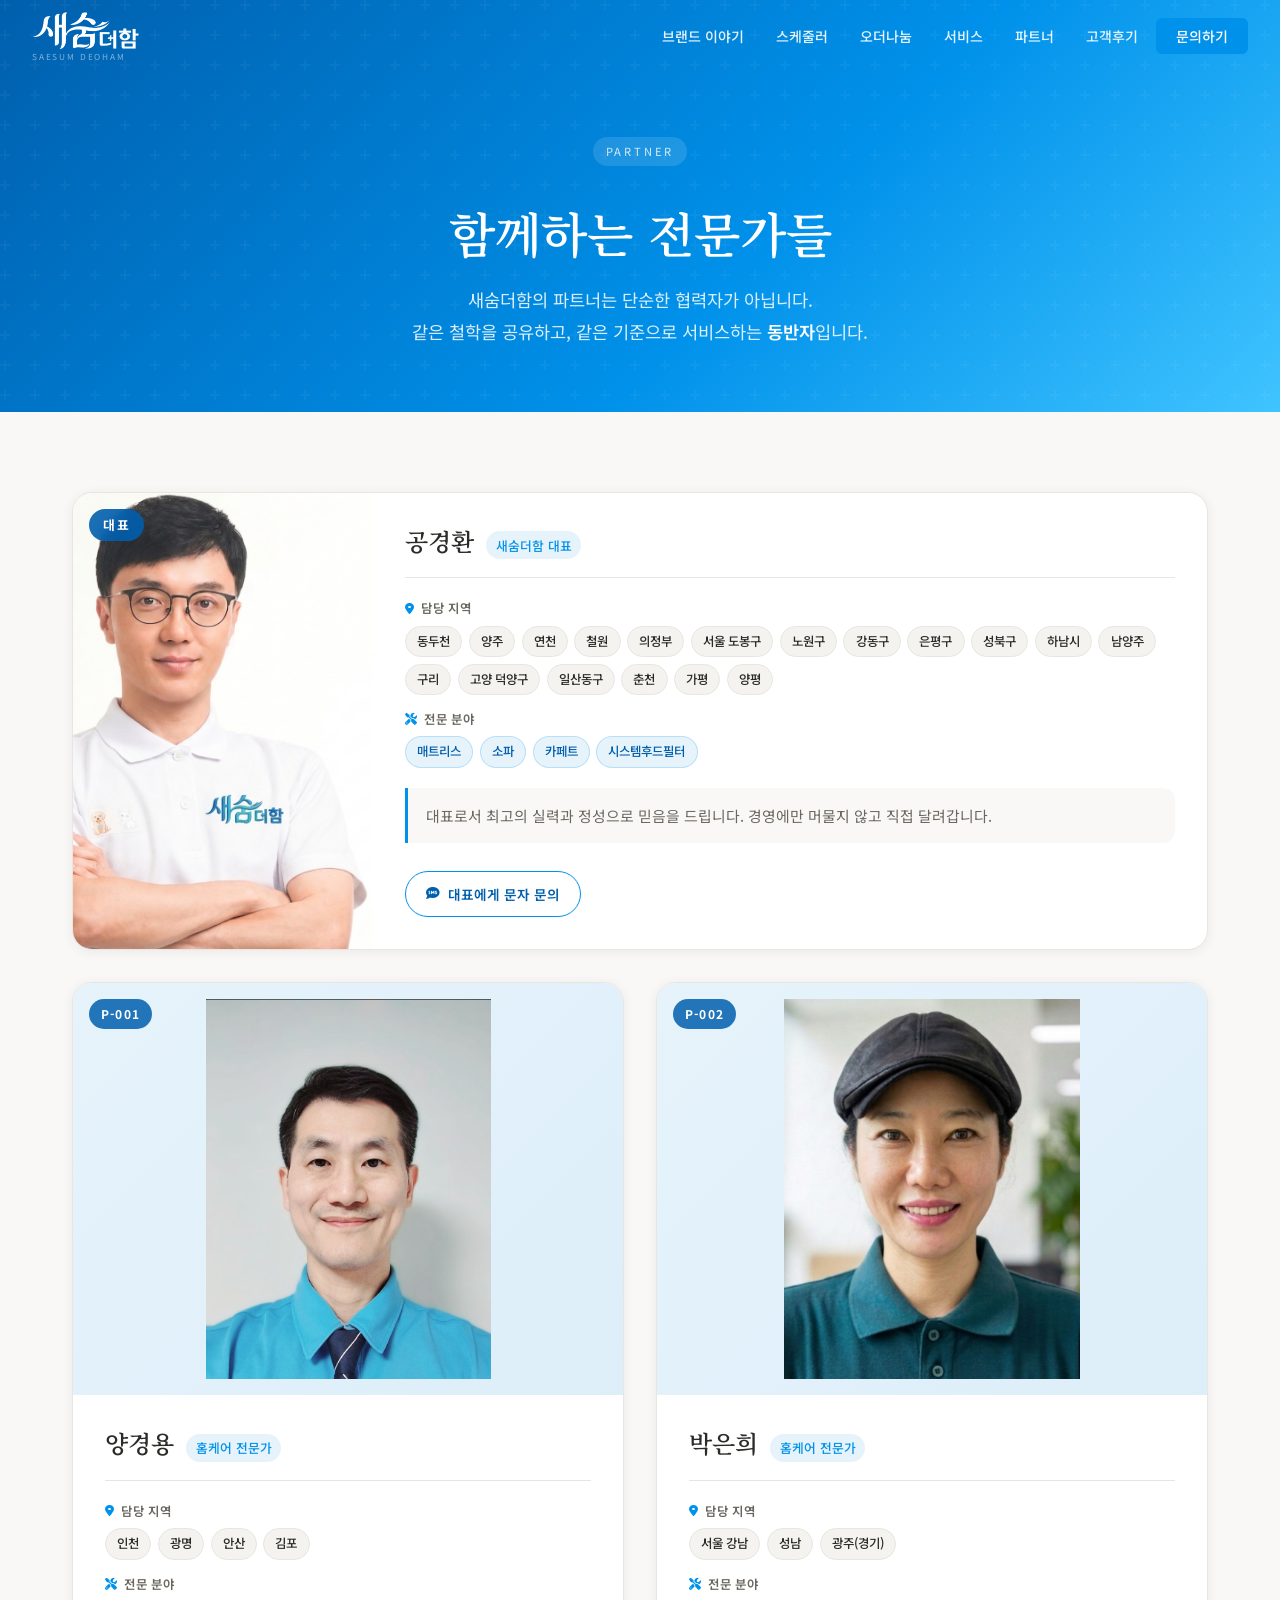
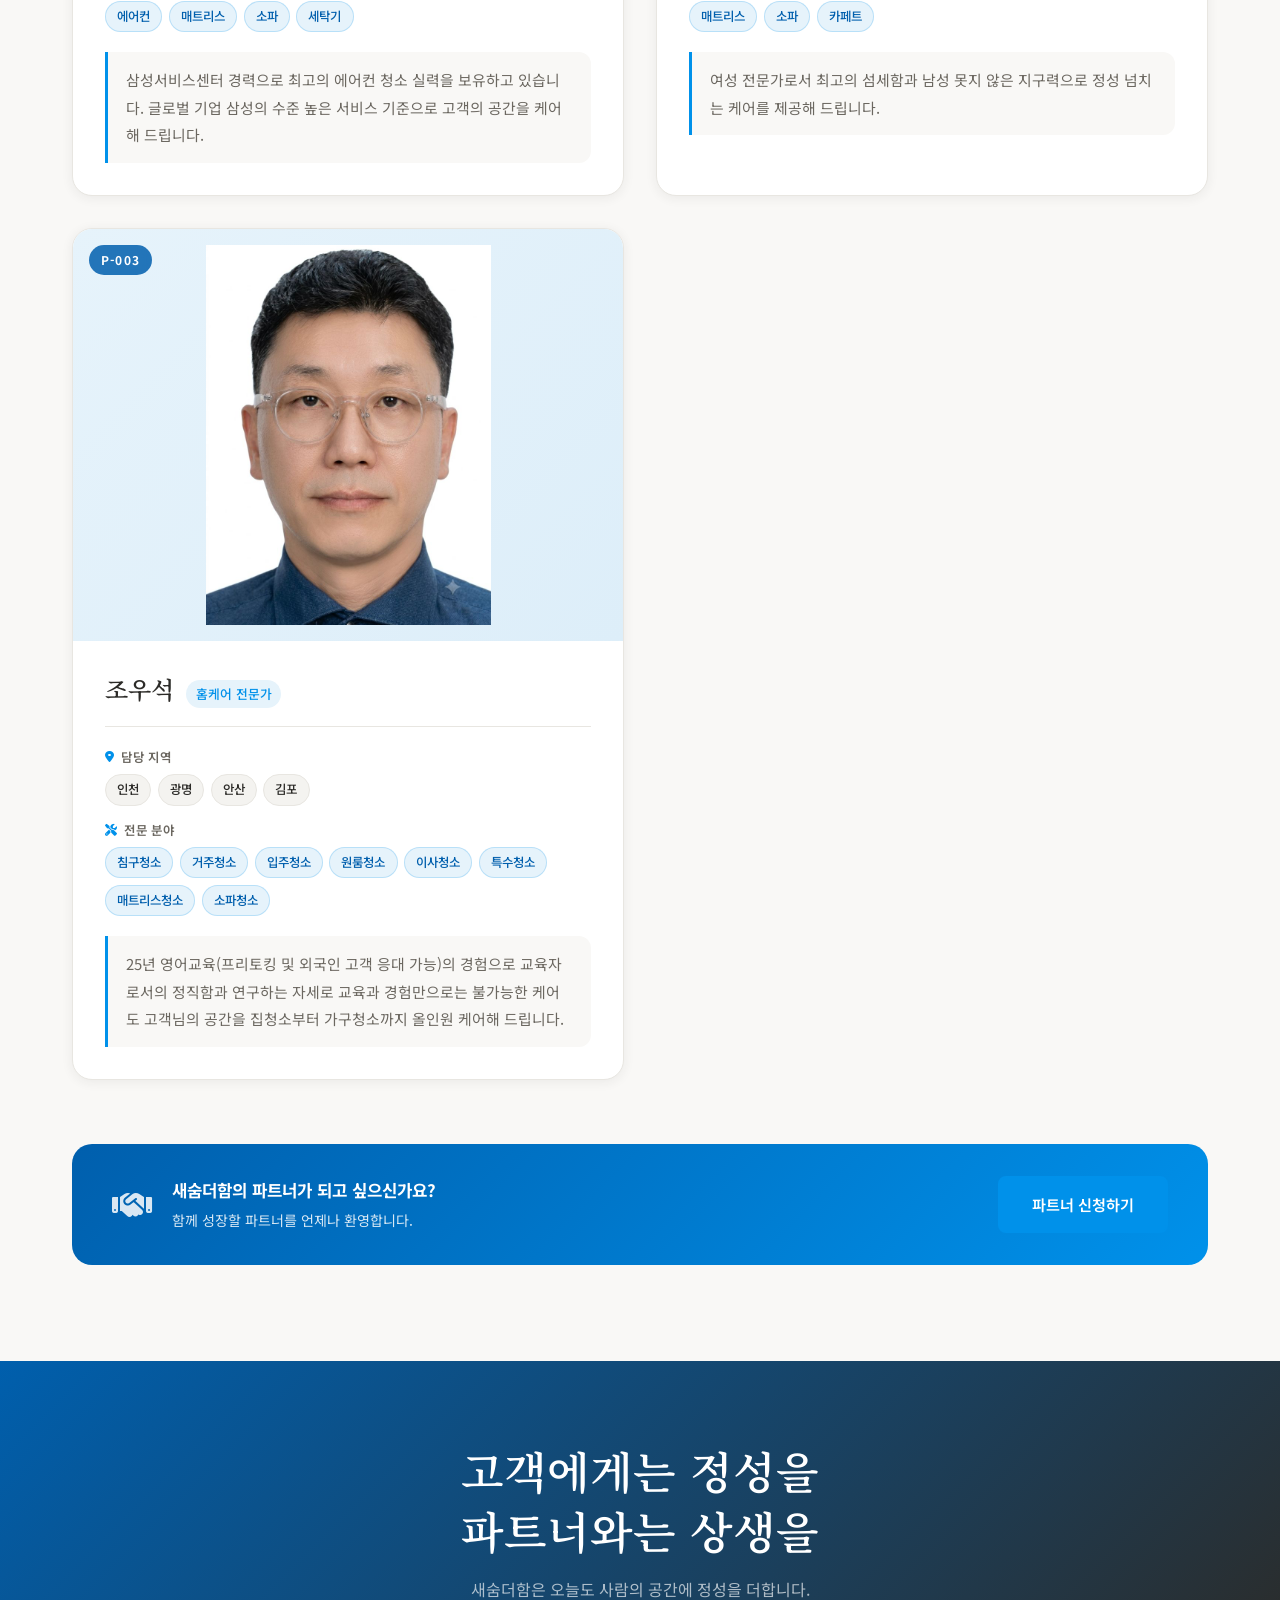
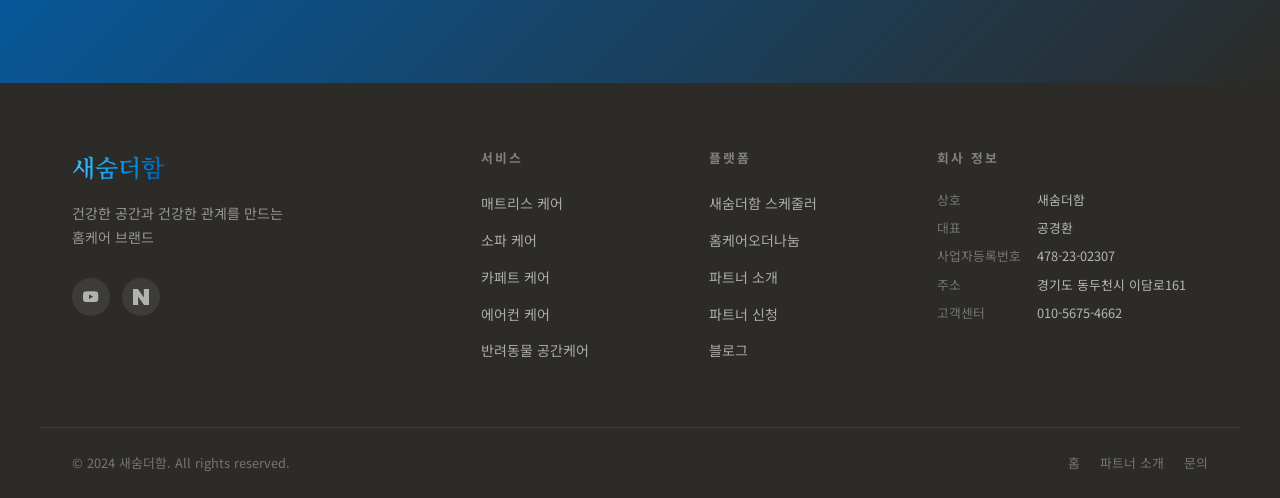
==== commit a56062f8: "Add files via upload" ====
--- a/partners.html
+++ b/partners.html
@@ -112,6 +112,7 @@
                     <span class="partner-tag partner-tag-service">매트리스</span>
                     <span class="partner-tag partner-tag-service">소파</span>
                     <span class="partner-tag partner-tag-service">카페트</span>
+                    <span class="partner-tag partner-tag-service">시스템후드필터</span>
                   </dd>
                 </div>
               </dl>
@@ -172,7 +173,7 @@
                     <span class="partner-tag partner-tag-service">에어컨</span>
                     <span class="partner-tag partner-tag-service">매트리스</span>
                     <span class="partner-tag partner-tag-service">소파</span>
-                    <span class="partner-tag partner-tag-service">카페트</span>
+                    <span class="partner-tag partner-tag-service">세탁기</span>
                   </dd>
                 </div>
               </dl>
@@ -233,6 +234,65 @@
               <p class="partner-bio">
                 여성 전문가로서 최고의 섬세함과 남성 못지 않은 지구력으로
                 정성 넘치는 케어를 제공해 드립니다.
+              </p>
+
+            </div>
+
+          </div>
+        </article>
+
+        <!-- ── P-003 조우석 ── -->
+        <article class="partner-card" id="partner-003" aria-label="파트너 조우석">
+          <div class="partner-card-inner">
+
+            <!-- 프로필 사진 영역 -->
+            <div class="partner-photo-wrap">
+              <img
+                src="images/partner-003-cho.jpg"
+                alt="파트너 조우석 프로필 사진"
+                class="partner-photo"
+                loading="lazy"
+              />
+              <div class="partner-badge">
+                <span class="partner-num">P-003</span>
+              </div>
+            </div>
+
+            <!-- 파트너 정보 -->
+            <div class="partner-info">
+              <div class="partner-name-wrap">
+                <h2 class="partner-name">조우석</h2>
+                <span class="partner-title">홈케어 전문가</span>
+              </div>
+
+              <dl class="partner-details">
+                <div class="partner-detail-row">
+                  <dt><i class="fa fa-map-marker-alt" aria-hidden="true"></i> 담당 지역</dt>
+                  <dd>
+                    <span class="partner-tag">인천</span>
+                    <span class="partner-tag">광명</span>
+                    <span class="partner-tag">안산</span>
+                    <span class="partner-tag">김포</span>
+                  </dd>
+                </div>
+                <div class="partner-detail-row">
+                  <dt><i class="fa fa-tools" aria-hidden="true"></i> 전문 분야</dt>
+                  <dd>
+                    <span class="partner-tag partner-tag-service">침구청소</span>
+                    <span class="partner-tag partner-tag-service">거주청소</span>
+                    <span class="partner-tag partner-tag-service">입주청소</span>
+                    <span class="partner-tag partner-tag-service">원룸청소</span>
+                    <span class="partner-tag partner-tag-service">이사청소</span>
+                    <span class="partner-tag partner-tag-service">특수청소</span>
+                    <span class="partner-tag partner-tag-service">매트리스청소</span>
+                    <span class="partner-tag partner-tag-service">소파청소</span>
+                  </dd>
+                </div>
+              </dl>
+
+              <p class="partner-bio">
+                25년 영어교육(프리토킹 및 외국인 고객 응대 가능)의 경험으로 교육자로서의 정직함과 연구하는 자세로
+                교육과 경험만으로는 불가능한 케어도 고객님의 공간을 집청소부터 가구청소까지 올인원 케어해 드립니다.
               </p>
 
             </div>
--- a/css/partners.css
+++ b/css/partners.css
@@ -88,8 +88,19 @@
 .partner-card-ceo .partner-photo-wrap {
   width: 300px;
   min-width: 300px;
-  aspect-ratio: unset;
   min-height: 360px;
+  align-self: stretch;
+  padding: 0;
+  overflow: hidden;
+}
+
+.partner-card-ceo .partner-photo {
+  width: 100%;
+  height: 100%;
+  max-height: unset;
+  object-fit: cover;
+  object-position: center 10%;
+  border-radius: 0;
 }
 
 .partner-badge-ceo {
@@ -141,25 +152,32 @@
 }
 
 /* ── 프로필 사진 영역 ── */
+/* 어떤 비율의 이미지도 잘리지 않도록 contain 방식 적용 */
 .partner-photo-wrap {
   position: relative;
   width: 100%;
-  aspect-ratio: 4 / 3;
   background: linear-gradient(135deg, var(--brand-blue-soft), #ddeef9);
-  overflow: hidden;
+  display: flex;
+  align-items: center;
+  justify-content: center;
+  min-height: 260px;
+  padding: 1rem;
+  box-sizing: border-box;
 }
 
 .partner-photo {
   width: 100%;
-  height: 100%;
-  object-fit: cover;
-  object-position: center 15%;
+  height: auto;
+  max-height: 380px;
+  object-fit: contain;
+  object-position: center top;
   display: block;
+  border-radius: var(--radius);
   transition: transform 0.6s ease;
 }
 
 .partner-card:hover .partner-photo {
-  transform: scale(1.04);
+  transform: scale(1.02);
 }
 
 /* 사진 없을 때 placeholder */
@@ -382,8 +400,18 @@
   .partner-card-ceo .partner-photo-wrap {
     width: 100%;
     min-width: unset;
-    min-height: unset;
-    aspect-ratio: 4 / 3;
+    min-height: 260px;
+    padding: 0;
+    overflow: hidden;
+  }
+
+  .partner-card-ceo .partner-photo {
+    width: 100%;
+    height: 100%;
+    max-height: unset;
+    object-fit: cover;
+    object-position: center 10%;
+    border-radius: 0;
   }
 }
 
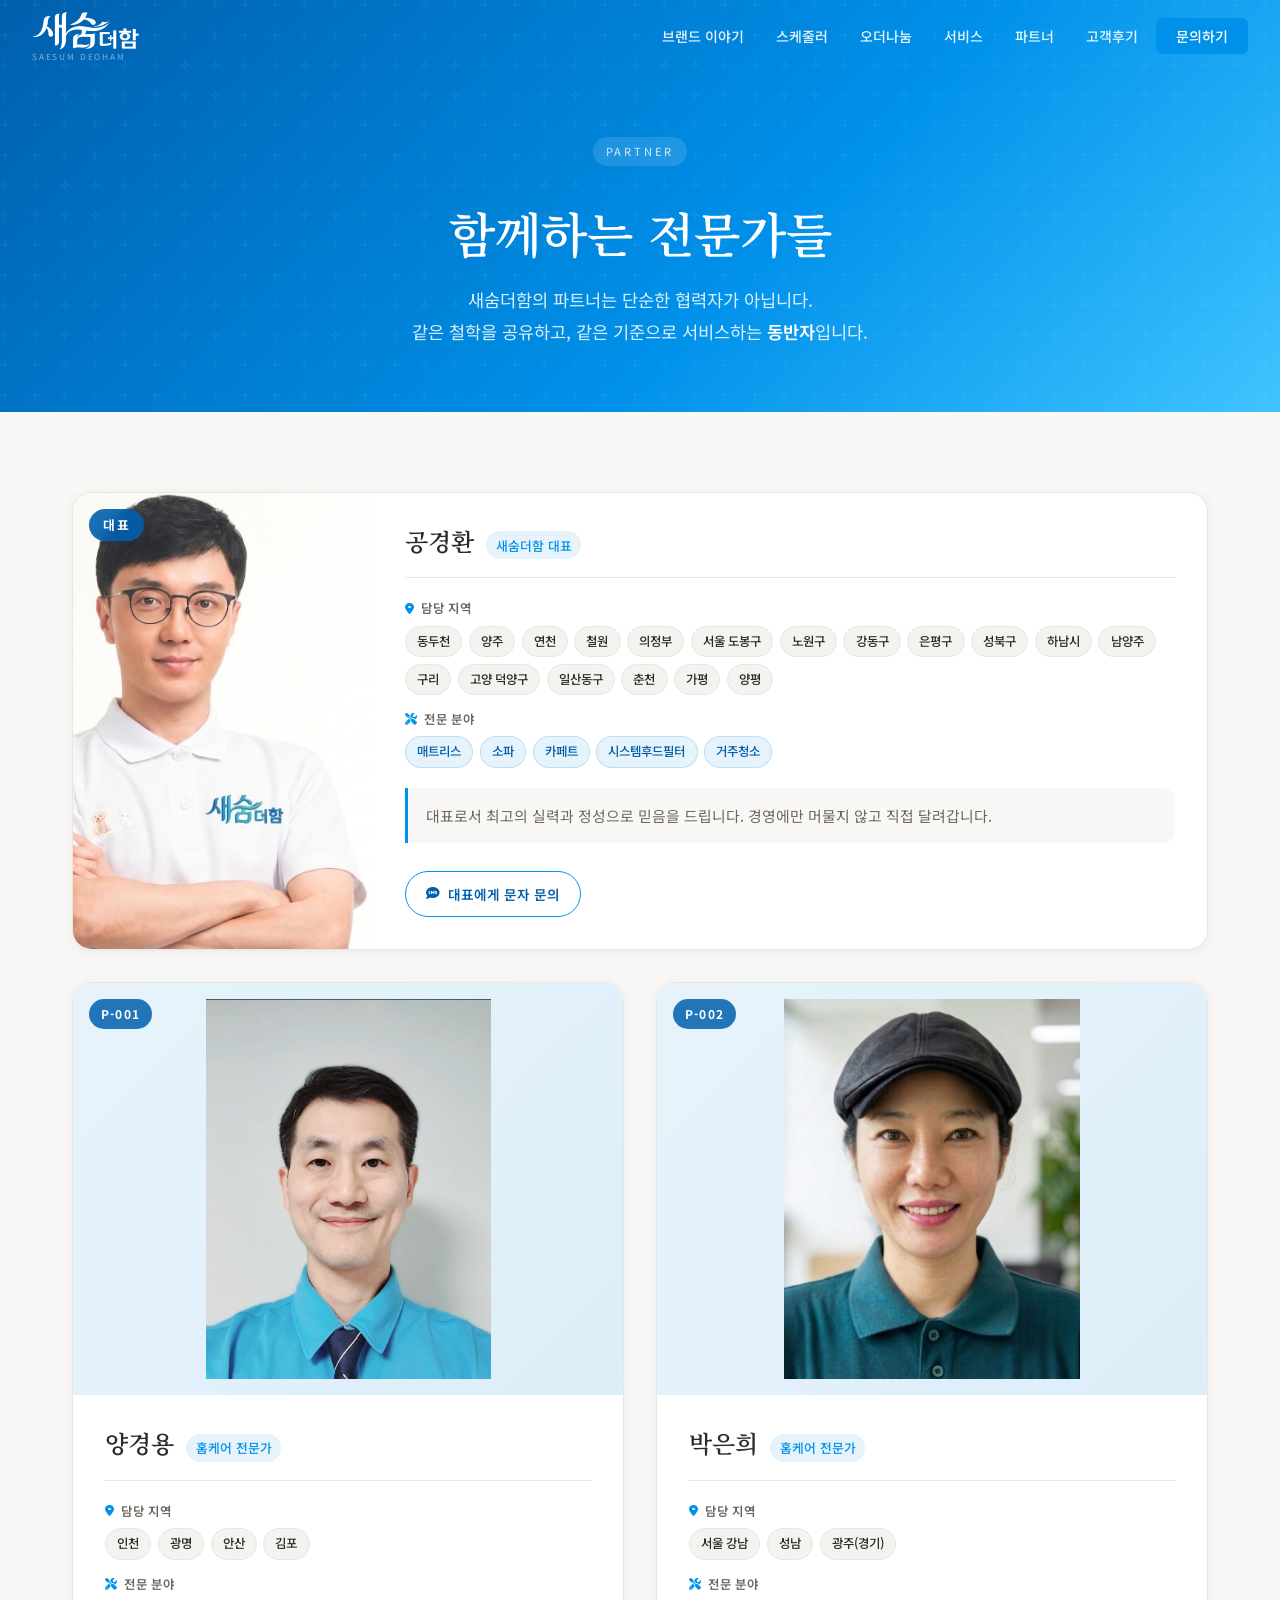
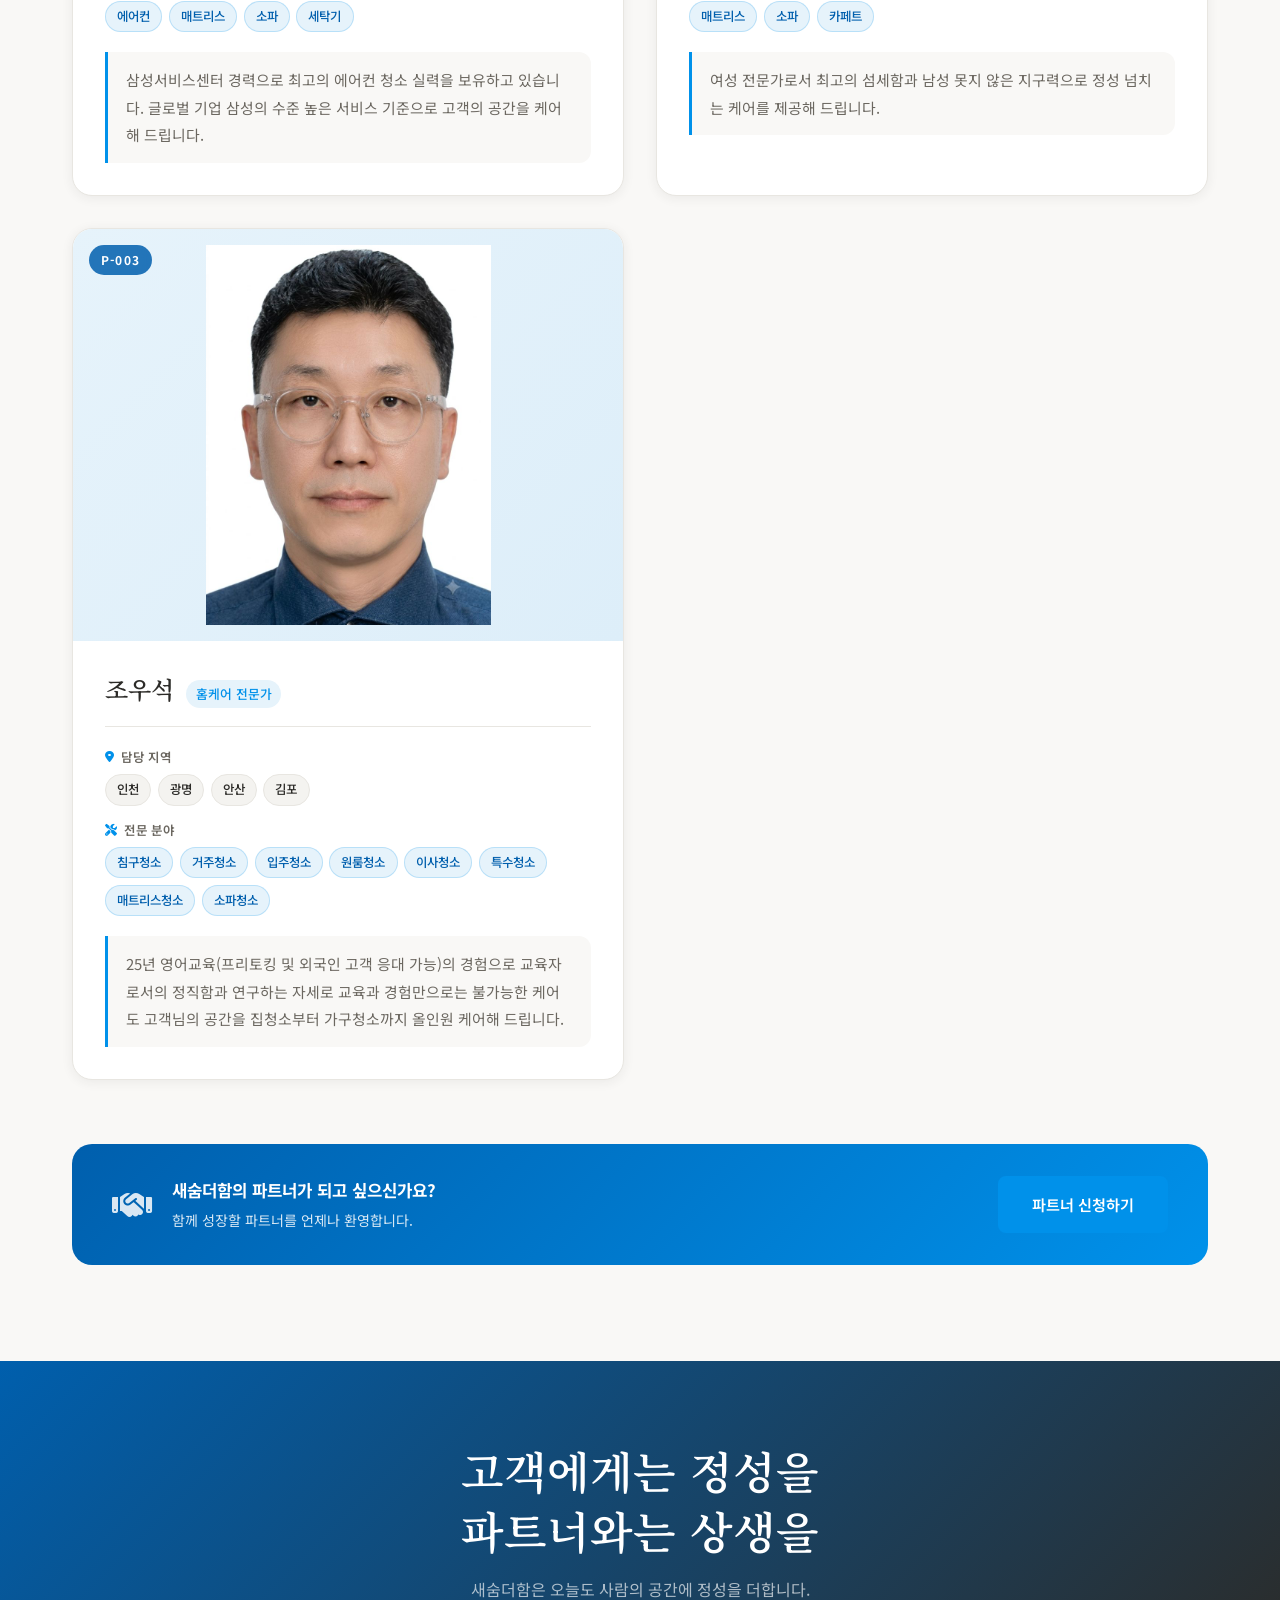
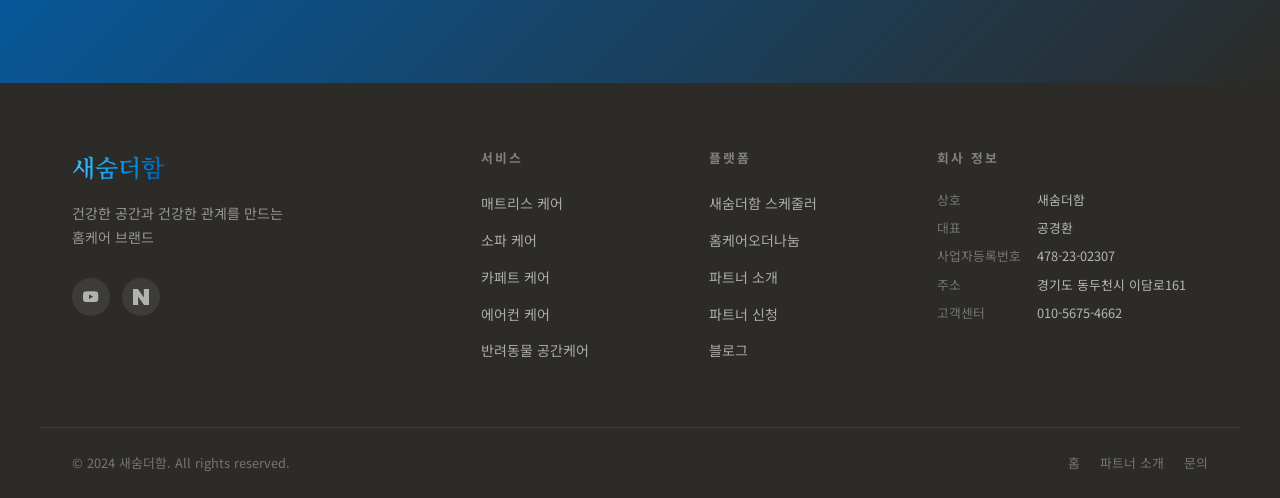
==== commit 9cc12a58: "Add files via upload" ====
--- a/partners.html
+++ b/partners.html
@@ -113,6 +113,7 @@
                     <span class="partner-tag partner-tag-service">소파</span>
                     <span class="partner-tag partner-tag-service">카페트</span>
                     <span class="partner-tag partner-tag-service">시스템후드필터</span>
+                    <span class="partner-tag partner-tag-service">거주청소</span>
                   </dd>
                 </div>
               </dl>
